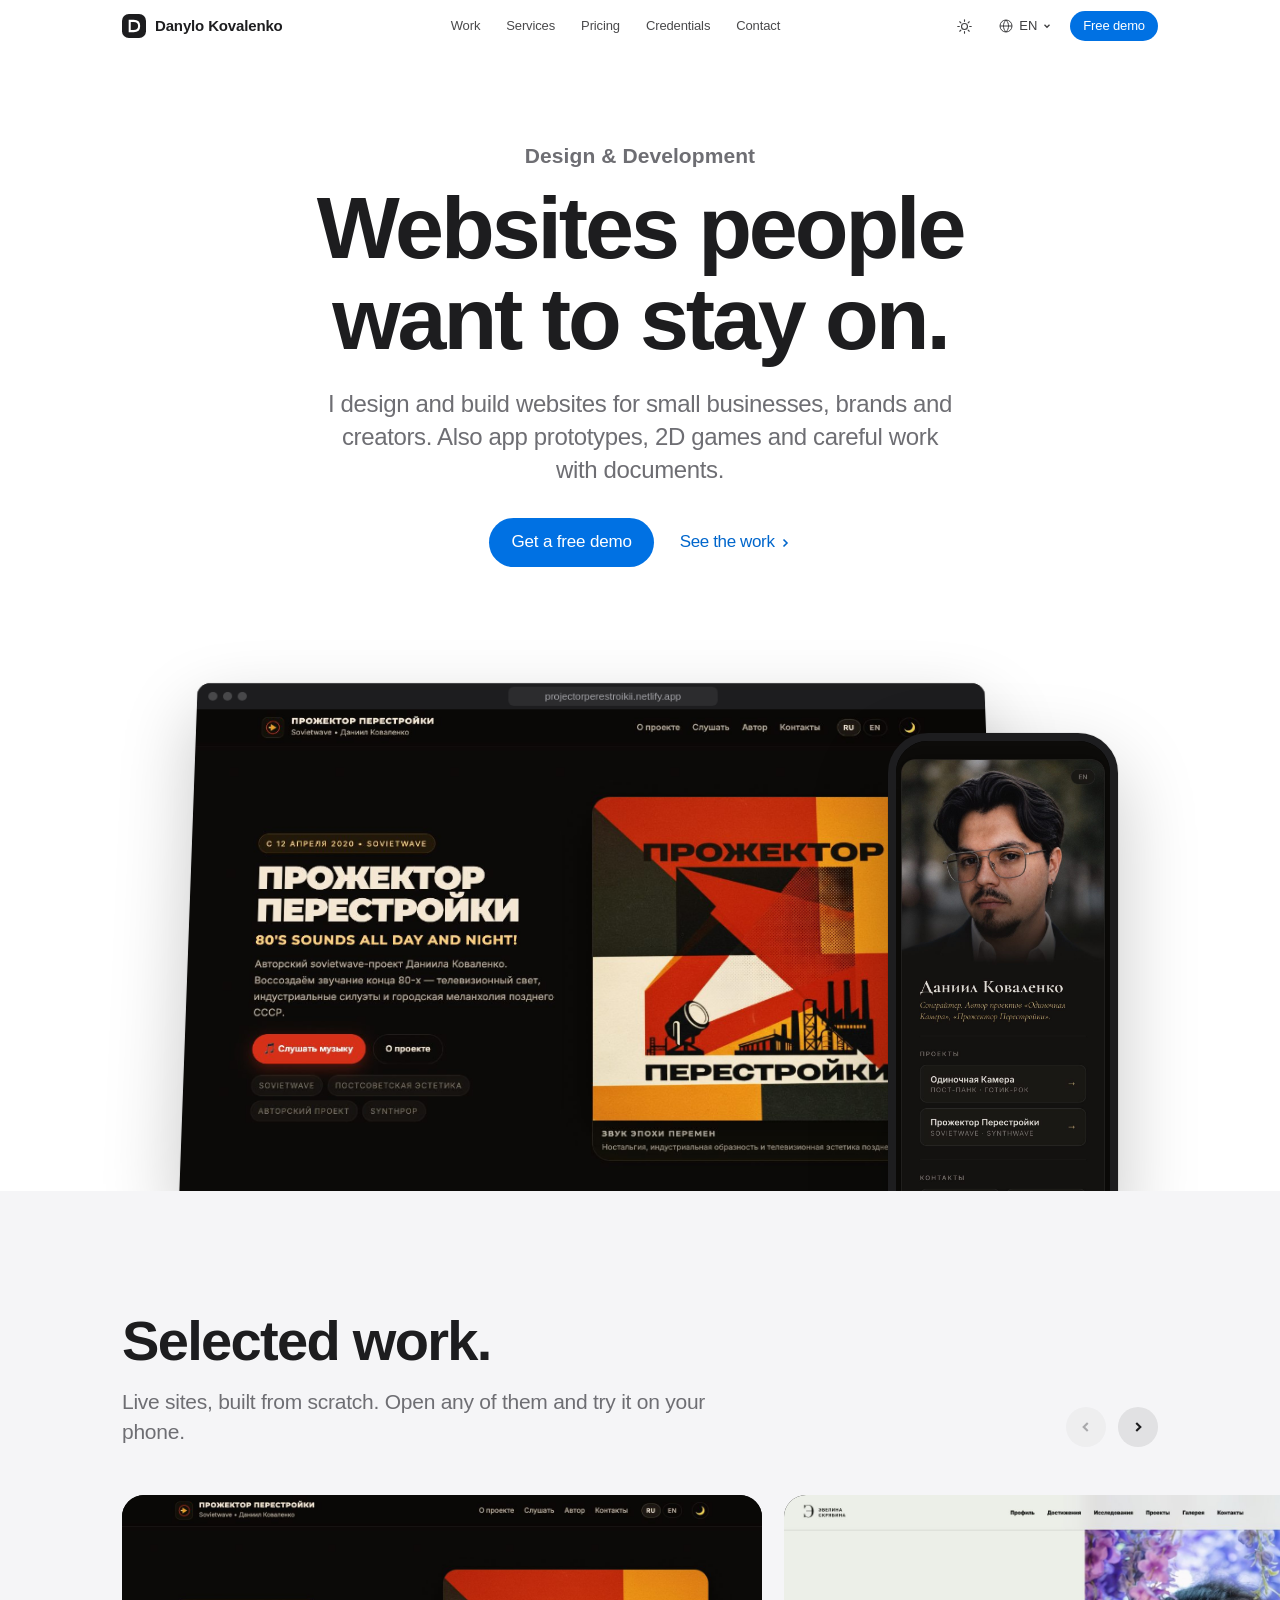
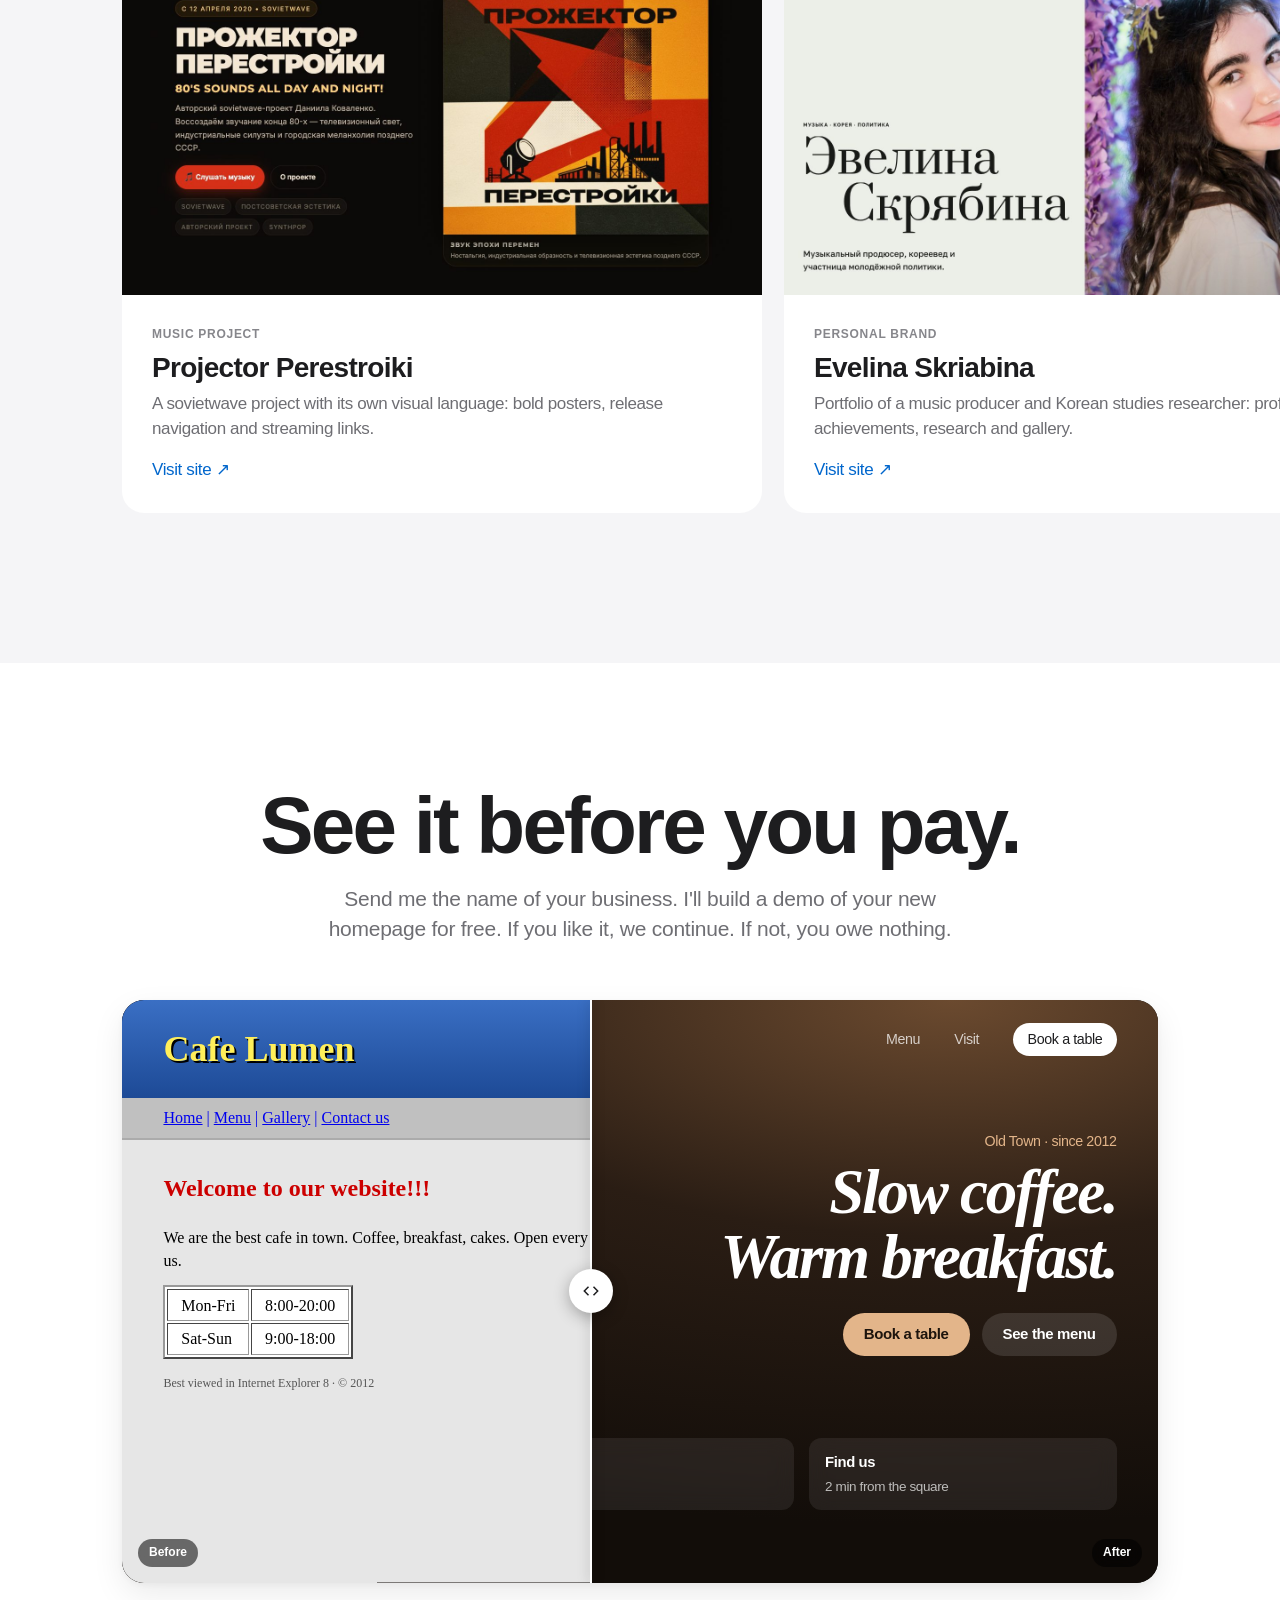
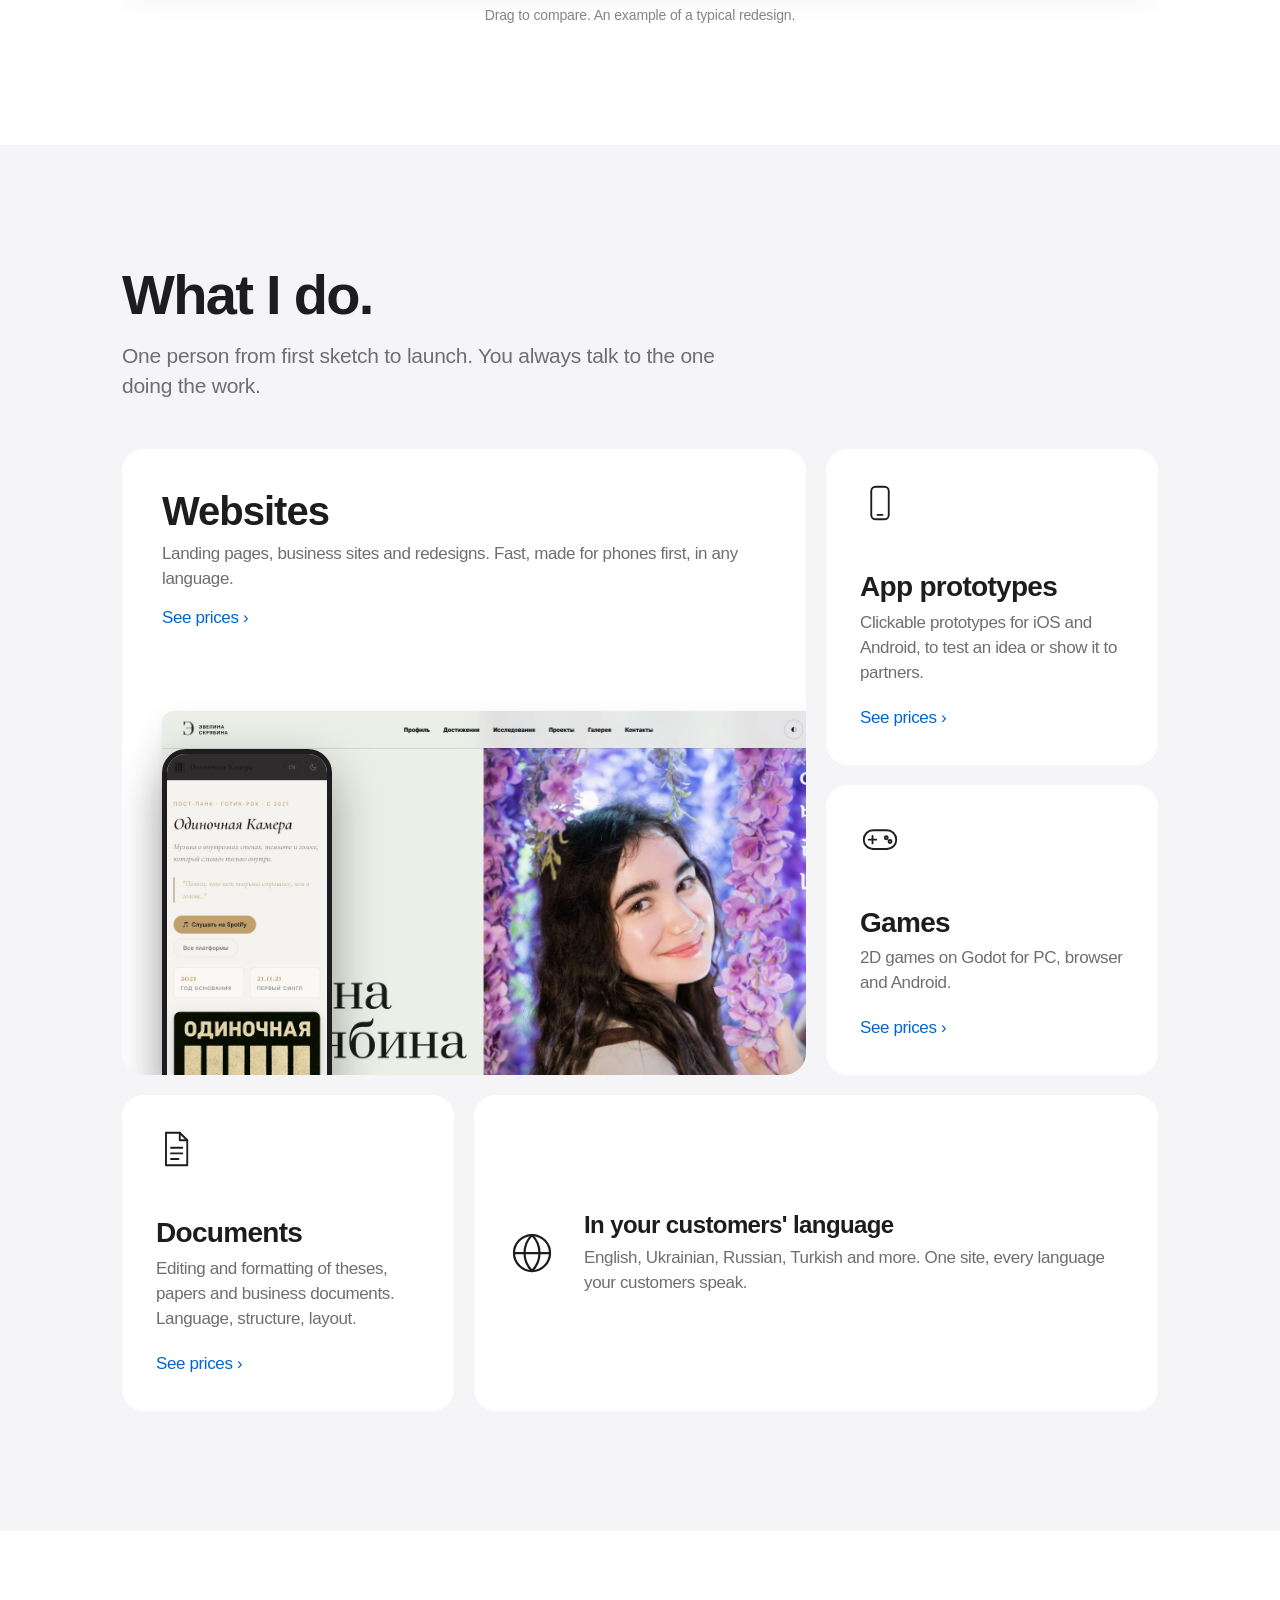
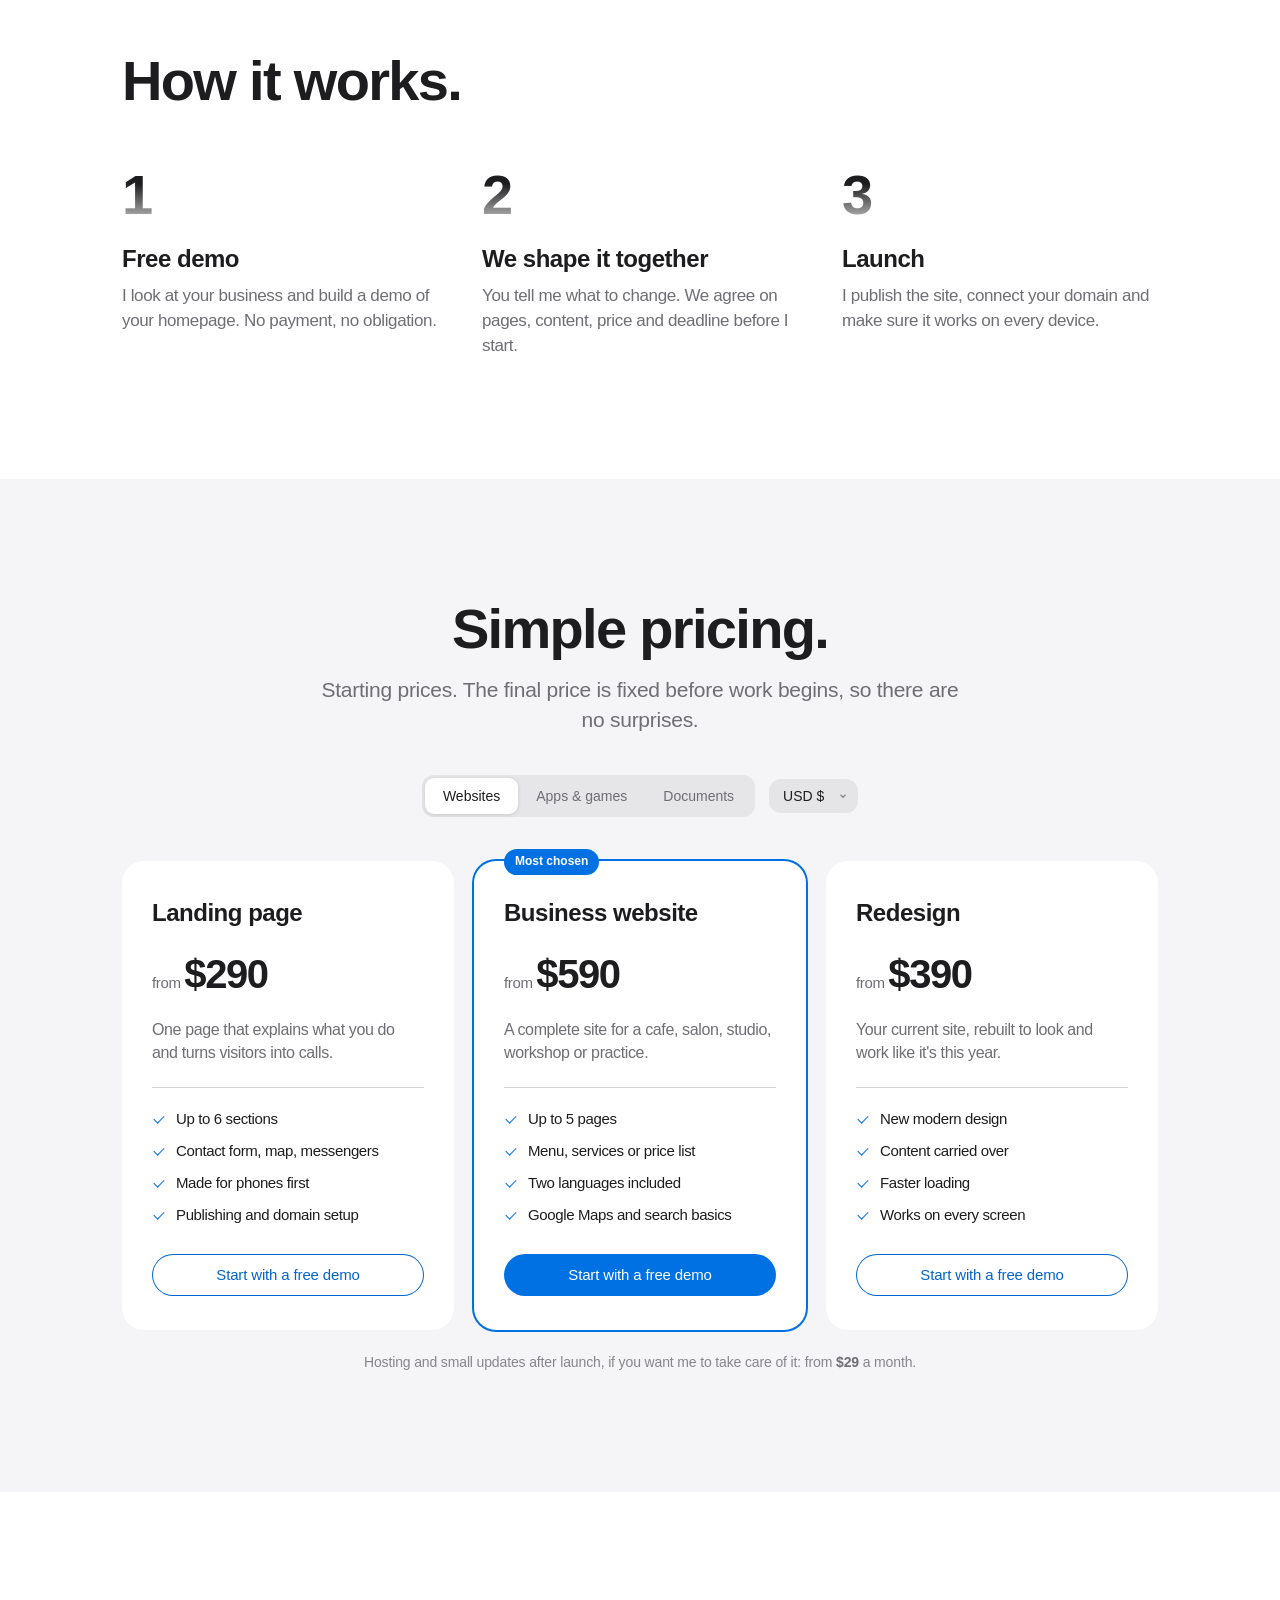
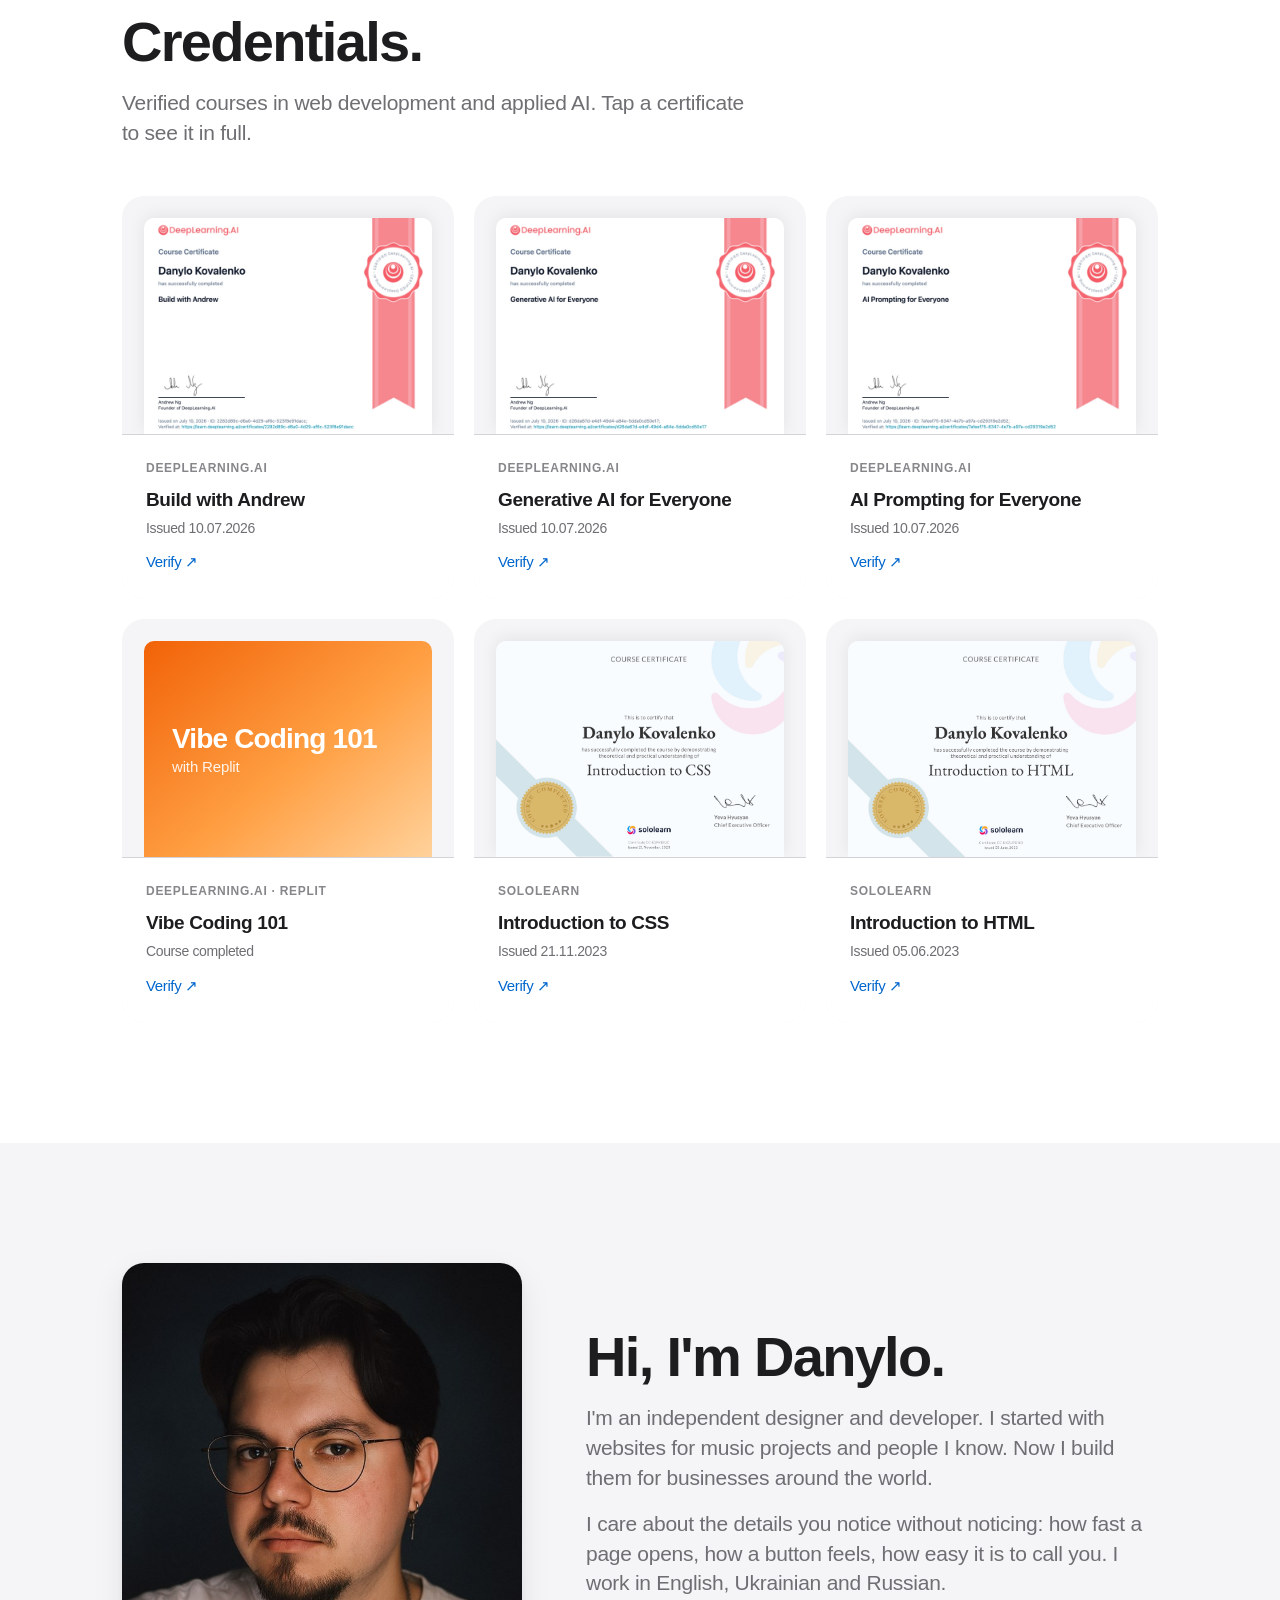
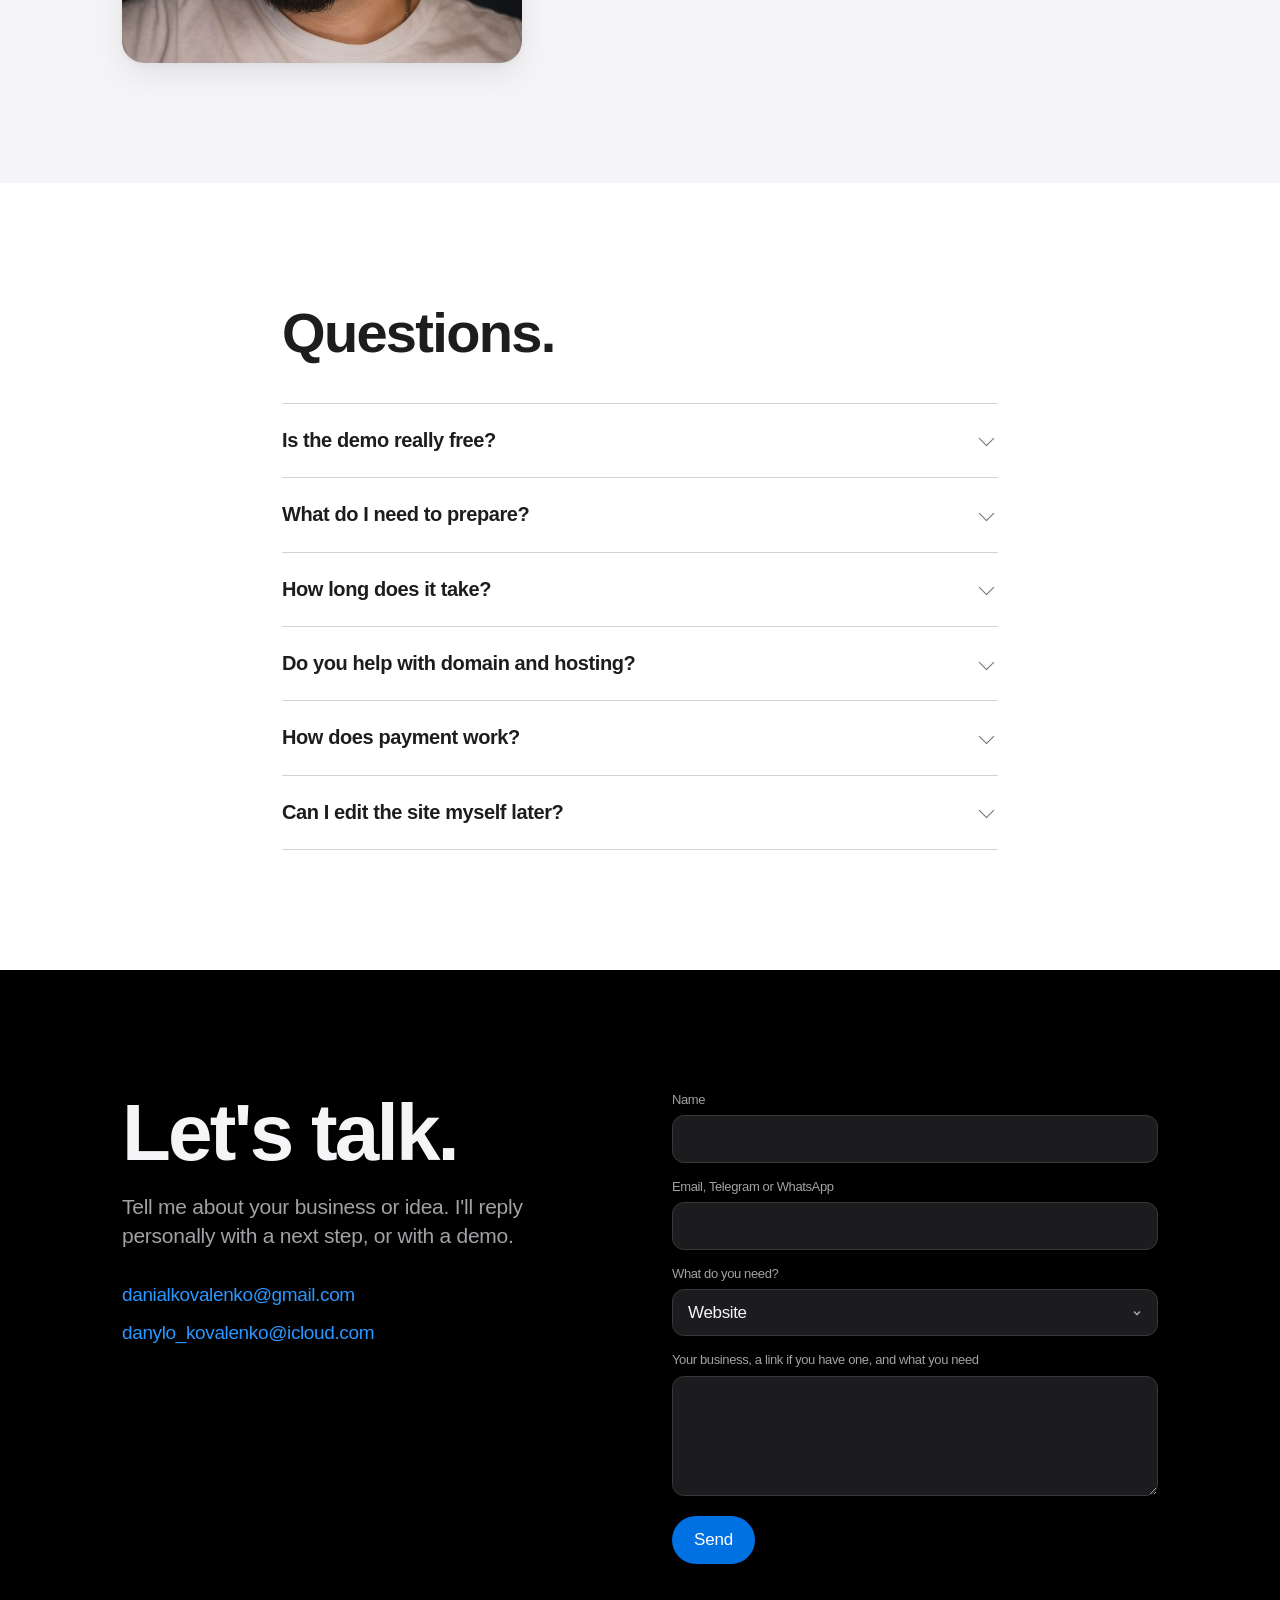
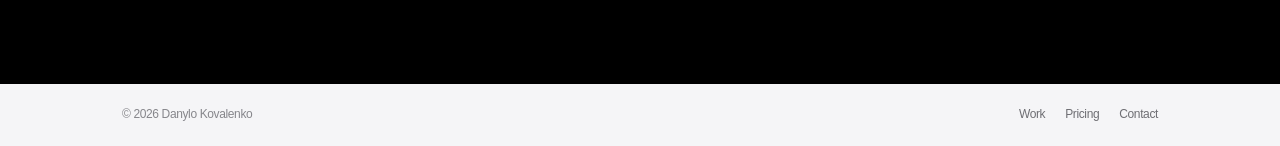
==== index.html @ f7b5c61d "Portfolio site: Apple-style redesign, 4 languages, Formspree contact form Co-Authored-By: Claude Opu" ====
<!doctype html>
<html lang="en">
<head>
<meta charset="utf-8">
<meta name="viewport" content="width=device-width,initial-scale=1,viewport-fit=cover">
<title>Danylo Kovalenko · Design & Development</title>
<meta name="description" content="Independent designer and developer. Websites for small businesses, app prototypes, 2D games, document editing. See a free demo of your new website before you pay.">
<meta name="theme-color" content="#ffffff" media="(prefers-color-scheme: light)">
<meta name="theme-color" content="#000000" media="(prefers-color-scheme: dark)">
<meta property="og:title" content="Danylo Kovalenko · Design & Development">
<meta property="og:description" content="Websites, apps, games and documents. See a free demo of your new website before you pay.">
<meta property="og:image" content="https://danylokovalenko-rgb.github.io/img/work/projector-desktop.jpg">
<meta property="og:type" content="website">
<link rel="icon" href="img/favicon.svg" type="image/svg+xml">
<link rel="canonical" href="https://danylokovalenko-rgb.github.io/">
<link rel="alternate" hreflang="en" href="https://danylokovalenko-rgb.github.io/?lang=en">
<link rel="alternate" hreflang="uk" href="https://danylokovalenko-rgb.github.io/?lang=uk">
<link rel="alternate" hreflang="ru" href="https://danylokovalenko-rgb.github.io/?lang=ru">
<link rel="alternate" hreflang="tr" href="https://danylokovalenko-rgb.github.io/?lang=tr">
<link rel="alternate" hreflang="x-default" href="https://danylokovalenko-rgb.github.io/">
<meta property="og:url" content="https://danylokovalenko-rgb.github.io/">
<script type="application/ld+json">{"@context": "https://schema.org", "@type": "ProfessionalService", "name": "Danylo Kovalenko · Design & Development", "url": "https://danylokovalenko-rgb.github.io/", "image": "https://danylokovalenko-rgb.github.io/img/danylo-kovalenko.jpg", "email": "danialkovalenko@gmail.com", "founder": {"@type": "Person", "name": "Danylo Kovalenko"}, "description": "Websites and landing pages for small businesses, app prototypes, 2D games and document editing. Free homepage demo before you pay.", "areaServed": "Worldwide", "availableLanguage": ["English", "Ukrainian", "Russian", "Turkish"], "makesOffer": [{"@type": "Offer", "name": "Landing page", "price": "290", "priceCurrency": "USD"}, {"@type": "Offer", "name": "Business website", "price": "590", "priceCurrency": "USD"}, {"@type": "Offer", "name": "Website redesign", "price": "390", "priceCurrency": "USD"}]}</script>
<link rel="stylesheet" href="styles.css">
<script>document.documentElement.classList.add('js');try{var th=localStorage.getItem('theme');if(th==='light'||th==='dark')document.documentElement.dataset.theme=th}catch(e){}</script>
</head>
<body>

<header class="nav" id="nav">
  <div class="nav-inner">
    <a class="logo" href="#top" aria-label="Danylo Kovalenko">
      <svg viewBox="0 0 28 28" aria-hidden="true"><rect width="28" height="28" rx="8"/><path d="M9 8h4.6c3.9 0 6.4 2.4 6.4 6s-2.5 6-6.4 6H9z"/></svg>
      <span>Danylo Kovalenko</span>
    </a>
    <nav class="links" id="links" aria-label="Main">
      <a href="#work" data-i18n="nav.work">Work</a>
      <a href="#services" data-i18n="nav.services">Services</a>
      <a href="#pricing" data-i18n="nav.pricing">Pricing</a>
      <a href="#credentials" data-i18n="nav.credentials">Credentials</a>
      <a href="#contact" data-i18n="nav.contact">Contact</a>
    </nav>
    <div class="nav-tools">
      <button class="icon-btn" id="themeBtn" aria-label="Switch theme" title="Light / Dark">
        <svg class="i-sun" viewBox="0 0 24 24" aria-hidden="true"><circle cx="12" cy="12" r="4.2"/><path d="M12 2.5v2.2M12 19.3v2.2M2.5 12h2.2M19.3 12h2.2M5.3 5.3l1.6 1.6M17.1 17.1l1.6 1.6M5.3 18.7l1.6-1.6M17.1 6.9l1.6-1.6"/></svg>
        <svg class="i-moon" viewBox="0 0 24 24" aria-hidden="true"><path d="M20 14.5A8 8 0 0 1 9.5 4a8 8 0 1 0 10.5 10.5z"/></svg>
      </button>
      <div class="lang" id="lang">
        <button class="lang-btn" id="langBtn" aria-haspopup="listbox" aria-expanded="false" aria-label="Language">
          <svg viewBox="0 0 24 24" aria-hidden="true"><circle cx="12" cy="12" r="9"/><path d="M3 12h18M12 3c2.5 2.6 3.8 5.6 3.8 9s-1.3 6.4-3.8 9c-2.5-2.6-3.8-5.6-3.8-9S9.5 5.6 12 3z"/></svg>
          <span id="langCode">EN</span>
          <svg class="chev" viewBox="0 0 12 12" aria-hidden="true"><path d="M3 4.5l3 3 3-3"/></svg>
        </button>
        <ul class="lang-menu" id="langMenu" role="listbox" aria-label="Language">
          <li role="option" tabindex="0" data-lang="en">English</li>
          <li role="option" tabindex="0" data-lang="uk">Українська</li>
          <li role="option" tabindex="0" data-lang="ru">Русский</li>
          <li role="option" tabindex="0" data-lang="tr">Türkçe</li>
        </ul>
      </div>
      <a class="pill pill-sm nav-cta" href="#contact" data-i18n="nav.cta">Free demo</a>
      <button class="burger" id="burger" aria-label="Menu" aria-expanded="false"><span></span><span></span></button>
    </div>
  </div>
</header>

<main id="top">

<section class="hero">
  <div class="container hero-copy">
    <p class="hero-name" data-i18n="hero.name">Design & Development</p>
    <h1 data-i18n="hero.title">Websites people<br>want to stay on.</h1>
    <p class="hero-sub" data-i18n="hero.sub">I design and build websites for small businesses, brands and creators. Also app prototypes, 2D games and careful work with documents.</p>
    <div class="hero-actions">
      <a class="pill" href="#contact" data-i18n="hero.cta">Get a free demo</a>
      <a class="more" href="#work"><span data-i18n="hero.more">See the work</span><svg viewBox="0 0 12 12" aria-hidden="true"><path d="M4.5 2.5L8 6l-3.5 3.5"/></svg></a>
    </div>
  </div>
  <div class="hero-stage" id="heroStage">
    <figure class="device laptop">
      <div class="laptop-bar"><i></i><i></i><i></i><span>projectorperestroikii.netlify.app</span></div>
      <img src="img/work/projector-desktop.jpg" alt="Projector Perestroiki website" width="1440" height="900" fetchpriority="high">
    </figure>
    <figure class="device phone">
      <img src="img/work/danylokovalenko-mobile.jpg" alt="Danylo Kovalenko personal website on a phone" width="780" height="1688">
    </figure>
  </div>
</section>

<section class="section alt" id="work">
  <div class="container head-row">
    <div>
      <h2 class="title" data-i18n="work.title">Selected work.</h2>
      <p class="lede" data-i18n="work.lede">Live sites, built from scratch. Open any of them and try it on your phone.</p>
    </div>
    <div class="gallery-nav">
      <button class="round" data-dir="-1" aria-label="Previous"><svg viewBox="0 0 12 12"><path d="M7.5 2.5L4 6l3.5 3.5"/></svg></button>
      <button class="round" data-dir="1" aria-label="Next"><svg viewBox="0 0 12 12"><path d="M4.5 2.5L8 6l-3.5 3.5"/></svg></button>
    </div>
  </div>
  <div class="gallery" id="gallery">
    <a class="card-work" href="https://projectorperestroikii.netlify.app/" target="_blank" rel="noopener">
      <div class="shot"><img src="img/work/projector-desktop.jpg" alt="" loading="lazy" width="1440" height="900"></div>
      <div class="cw-body"><span class="cw-type" data-i18n="w.music">Music project</span><h3 data-i18n="w2.name">Projector Perestroiki</h3><p data-i18n="w2.text">A sovietwave project with its own visual language: bold posters, release navigation and streaming links.</p><span class="cw-link"><span data-i18n="visit">Visit site</span> ↗</span></div>
    </a>
    <a class="card-work" href="https://evelinaskriabina.netlify.app/" target="_blank" rel="noopener">
      <div class="shot"><img src="img/work/evelina-desktop.jpg" data-dark="img/work/evelina-desktop.jpg" data-light="img/work/evelina-desktop-light.jpg" alt="" loading="lazy" width="1440" height="900"></div>
      <div class="cw-body"><span class="cw-type" data-i18n="w.personal">Personal brand</span><h3 data-i18n="w4.name">Evelina Skriabina</h3><p data-i18n="w4.text">Portfolio of a music producer and Korean studies researcher: profile, achievements, research and gallery.</p><span class="cw-link"><span data-i18n="visit">Visit site</span> ↗</span></div>
    </a>
    <a class="card-work" href="https://odinochnayakamera.netlify.app/" target="_blank" rel="noopener">
      <div class="shot"><img src="img/work/odinochnaya-desktop.jpg" data-dark="img/work/odinochnaya-desktop.jpg" data-light="img/work/odinochnaya-desktop-light.jpg" alt="" loading="lazy" width="1440" height="900"></div>
      <div class="cw-body"><span class="cw-type" data-i18n="w.music">Music project</span><h3 data-i18n="w3.name">Odinochnaya Kamera</h3><p data-i18n="w3.text">A post-punk band site with a dark, quiet mood, an embedded player and every platform in one place.</p><span class="cw-link"><span data-i18n="visit">Visit site</span> ↗</span></div>
    </a>
    <a class="card-work" href="https://danylokovalenko.netlify.app/" target="_blank" rel="noopener">
      <div class="shot shot-phone"><img src="img/work/danylokovalenko-mobile.jpg" alt="" loading="lazy" width="780" height="1688"></div>
      <div class="cw-body"><span class="cw-type" data-i18n="w.personal">Personal brand</span><h3>Danylo Kovalenko</h3><p data-i18n="w1.text">A compact link-in-bio site for a songwriter. Designed for the phone first, with a language switch.</p><span class="cw-link"><span data-i18n="visit">Visit site</span> ↗</span></div>
    </a>
  </div>
</section>

<section class="section" id="demo">
  <div class="container center">
    <h2 class="title big reveal" data-i18n="demo.title">See it before you pay.</h2>
    <p class="lede reveal" data-i18n="demo.lede">Send me the name of your business. I'll build a demo of your new homepage for free. If you like it, we continue. If not, you owe nothing.</p>
  </div>
  <div class="container">
    <div class="compare reveal" id="compare" style="--pos:50%">
      <div class="cmp-new" aria-hidden="true">
        <div class="new-nav"><b>Cafe Lumen</b><span>Menu</span><span>Visit</span><span class="new-book">Book a table</span></div>
        <div class="new-hero">
          <p class="new-kick">Old Town · since 2012</p>
          <p class="new-title">Slow coffee.<br>Warm breakfast.</p>
          <div class="new-btns"><span>Book a table</span><span class="ghost">See the menu</span></div>
        </div>
        <div class="new-cards"><span><b>Open today</b>8:00 – 20:00</span><span><b>★ 4.8</b>312 reviews</span><span><b>Find us</b>2 min from the square</span></div>
      </div>
      <div class="cmp-old" aria-hidden="true">
        <div class="old-head">Cafe Lumen</div>
        <div class="old-nav"><u>Home</u> | <u>Menu</u> | <u>Gallery</u> | <u>Contact us</u></div>
        <div class="old-body">
          <p class="old-welcome">Welcome to our website!!!</p>
          <p>We are the best cafe in town. Coffee, breakfast, cakes. Open every day. For reservations please call us.</p>
          <table><tr><td>Mon-Fri</td><td>8:00-20:00</td></tr><tr><td>Sat-Sun</td><td>9:00-18:00</td></tr></table>
          <p class="old-small">Best viewed in Internet Explorer 8 · © 2012</p>
        </div>
      </div>
      <span class="cmp-tag cmp-tag-l" data-i18n="demo.before">Before</span>
      <span class="cmp-tag cmp-tag-r" data-i18n="demo.after">After</span>
      <div class="cmp-handle" aria-hidden="true"><span><svg viewBox="0 0 24 24"><path d="M9 7l-5 5 5 5M15 7l5 5-5 5"/></svg></span></div>
      <input type="range" min="0" max="100" value="50" id="cmpRange" aria-label="Before / after">
    </div>
    <p class="caption" data-i18n="demo.caption">Drag to compare. An example of a typical redesign.</p>
  </div>
</section>

<section class="section alt" id="services">
  <div class="container">
    <h2 class="title reveal" data-i18n="svc.title">What I do.</h2>
    <p class="lede reveal" data-i18n="svc.lede">One person from first sketch to launch. You always talk to the one doing the work.</p>
    <div class="bento">
      <a class="tile tile-web reveal" href="#pricing" data-plan="web">
        <div class="tile-copy"><h3 data-i18n="svc.web.t">Websites</h3><p data-i18n="svc.web.d">Landing pages, business sites and redesigns. Fast, made for phones first, in any language.</p><span class="tile-link"><span data-i18n="svc.prices">See prices</span> ›</span></div>
        <div class="tile-art"><img class="ta-desk" src="img/work/evelina-desktop.jpg" data-dark="img/work/evelina-desktop.jpg" data-light="img/work/evelina-desktop-light.jpg" alt="" loading="lazy"><img class="ta-phone" src="img/work/odinochnaya-mobile.jpg" data-dark="img/work/odinochnaya-mobile.jpg" data-light="img/work/odinochnaya-mobile-light.jpg" alt="" loading="lazy"></div>
      </a>
      <a class="tile reveal" href="#pricing" data-plan="apps">
        <svg class="tile-ico" viewBox="0 0 32 32" aria-hidden="true"><rect x="9" y="3" width="14" height="26" rx="3.5"/><path d="M14 25.5h4"/></svg>
        <h3 data-i18n="svc.app.t">App prototypes</h3><p data-i18n="svc.app.d">Clickable prototypes for iOS and Android, to test an idea or show it to partners.</p><span class="tile-link"><span data-i18n="svc.prices">See prices</span> ›</span>
      </a>
      <a class="tile reveal" href="#pricing" data-plan="apps">
        <svg class="tile-ico" viewBox="0 0 32 32" aria-hidden="true"><rect x="3" y="9" width="26" height="15" rx="7.5"/><path d="M10 13.5v6M7 16.5h6"/><circle cx="21" cy="15" r="1.2"/><circle cx="24" cy="18" r="1.2"/></svg>
        <h3 data-i18n="svc.game.t">Games</h3><p data-i18n="svc.game.d">2D games on Godot for PC, browser and Android.</p><span class="tile-link"><span data-i18n="svc.prices">See prices</span> ›</span>
      </a>
      <a class="tile reveal" href="#pricing" data-plan="docs">
        <svg class="tile-ico" viewBox="0 0 32 32" aria-hidden="true"><path d="M8 3h11l6 6v20H8z"/><path d="M19 3v6h6M12 15h9M12 19.5h9M12 24h6"/></svg>
        <h3 data-i18n="svc.doc.t">Documents</h3><p data-i18n="svc.doc.d">Editing and formatting of theses, papers and business documents. Language, structure, layout.</p><span class="tile-link"><span data-i18n="svc.prices">See prices</span> ›</span>
      </a>
      <div class="tile tile-wide reveal">
        <svg class="tile-ico" viewBox="0 0 32 32" aria-hidden="true"><circle cx="16" cy="16" r="12"/><path d="M4 16h24M16 4c3.3 3.4 5 7.4 5 12s-1.7 8.6-5 12c-3.3-3.4-5-7.4-5-12s1.7-8.6 5-12z"/></svg>
        <div><h3 data-i18n="svc.lang.t">In your customers' language</h3><p data-i18n="svc.lang.d">English, Ukrainian, Russian, Turkish and more. One site, every language your customers speak.</p></div>
      </div>
    </div>
  </div>
</section>


<section class="section" id="process">
  <div class="container">
    <h2 class="title reveal" data-i18n="proc.title">How it works.</h2>
    <div class="steps">
      <div class="step reveal"><span class="step-n">1</span><h3 data-i18n="proc.1.t">Free demo</h3><p data-i18n="proc.1.d">I look at your business and build a demo of your homepage. No payment, no obligation.</p></div>
      <div class="step reveal"><span class="step-n">2</span><h3 data-i18n="proc.2.t">We shape it together</h3><p data-i18n="proc.2.d">You tell me what to change. We agree on pages, content, price and deadline before I start.</p></div>
      <div class="step reveal"><span class="step-n">3</span><h3 data-i18n="proc.3.t">Launch</h3><p data-i18n="proc.3.d">I publish the site, connect your domain and make sure it works on every device.</p></div>
    </div>
  </div>
</section>

<section class="section alt" id="pricing">
  <div class="container center">
    <h2 class="title reveal" data-i18n="price.title">Simple pricing.</h2>
    <p class="lede reveal" data-i18n="price.lede">Starting prices. The final price is fixed before work begins, so there are no surprises.</p>
    <div class="price-controls">
      <div class="segmented" role="tablist" id="planTabs">
        <button role="tab" aria-selected="true" data-plan="web" data-i18n="price.tab.web">Websites</button>
        <button role="tab" aria-selected="false" data-plan="apps" data-i18n="price.tab.apps">Apps & games</button>
        <button role="tab" aria-selected="false" data-plan="docs" data-i18n="price.tab.docs">Documents</button>
      </div>
      <select id="currency" class="currency" aria-label="Currency"><option value="USD">USD $</option><option value="EUR">EUR €</option><option value="GBP">GBP £</option><option value="UAH">UAH ₴</option><option value="RUB">RUB ₽</option><option value="TRY">TRY ₺</option></select>
    </div>
  </div>
  <div class="container">
    <div class="plans" data-plan="web">
      <div class="plan"><h3 data-i18n="p.land.t">Landing page</h3><p class="plan-price"><span data-i18n="from">from</span> <b data-usd="290">$290</b></p><p class="plan-d" data-i18n="p.land.d">One page that explains what you do and turns visitors into calls.</p><ul><li data-i18n="p.land.1">Up to 6 sections</li><li data-i18n="p.land.2">Contact form, map, messengers</li><li data-i18n="p.land.3">Made for phones first</li><li data-i18n="p.land.4">Publishing and domain setup</li></ul><a class="pill pill-line" href="#contact" data-i18n="p.cta">Start with a free demo</a></div>
      <div class="plan plan-main"><span class="plan-flag" data-i18n="p.popular">Most chosen</span><h3 data-i18n="p.biz.t">Business website</h3><p class="plan-price"><span data-i18n="from">from</span> <b data-usd="590">$590</b></p><p class="plan-d" data-i18n="p.biz.d">A complete site for a cafe, salon, studio, workshop or practice.</p><ul><li data-i18n="p.biz.1">Up to 5 pages</li><li data-i18n="p.biz.2">Menu, services or price list</li><li data-i18n="p.biz.3">Two languages included</li><li data-i18n="p.biz.4">Google Maps and search basics</li></ul><a class="pill" href="#contact" data-i18n="p.cta">Start with a free demo</a></div>
      <div class="plan"><h3 data-i18n="p.re.t">Redesign</h3><p class="plan-price"><span data-i18n="from">from</span> <b data-usd="390">$390</b></p><p class="plan-d" data-i18n="p.re.d">Your current site, rebuilt to look and work like it's this year.</p><ul><li data-i18n="p.re.1">New modern design</li><li data-i18n="p.re.2">Content carried over</li><li data-i18n="p.re.3">Faster loading</li><li data-i18n="p.re.4">Works on every screen</li></ul><a class="pill pill-line" href="#contact" data-i18n="p.cta">Start with a free demo</a></div>
    </div>
    <div class="plans plans-2" data-plan="apps" hidden>
      <div class="plan"><h3 data-i18n="p.proto.t">App prototype</h3><p class="plan-price"><span data-i18n="from">from</span> <b data-usd="490">$490</b></p><p class="plan-d" data-i18n="p.proto.d">A clickable version of your idea to test with users or show to partners.</p><ul><li data-i18n="p.proto.1">Key screens designed</li><li data-i18n="p.proto.2">Works on a real phone</li><li data-i18n="p.proto.3">iOS or Android</li></ul><a class="pill pill-line" href="#contact" data-i18n="p.talk">Discuss your idea</a></div>
      <div class="plan"><h3 data-i18n="p.game.t">2D game</h3><p class="plan-price"><span data-i18n="from">from</span> <b data-usd="890">$890</b></p><p class="plan-d" data-i18n="p.game.d">A finished game with menu, levels, sound and settings.</p><ul><li data-i18n="p.game.1">Built in Godot</li><li data-i18n="p.game.2">PC, browser or Android</li><li data-i18n="p.game.3">Help publishing on Steam or itch.io</li></ul><a class="pill pill-line" href="#contact" data-i18n="p.talk">Discuss your idea</a></div>
    </div>
    <div class="plans" data-plan="docs" hidden>
      <div class="plan"><h3 data-i18n="p.proof.t">Proofreading</h3><p class="plan-price"><span data-i18n="from">from</span> <b data-usd="8">$8</b></p><p class="plan-unit" data-i18n="p.per">per 1,000 words</p><p class="plan-d" data-i18n="p.proof.d">Spelling, grammar and punctuation. Your text stays yours.</p><ul><li data-i18n="p.proof.1">Ukrainian, Russian, English</li><li data-i18n="p.proof.2">Tracked changes in Word</li></ul><a class="pill pill-line" href="#contact" data-i18n="p.send">Send a document</a></div>
      <div class="plan plan-main"><h3 data-i18n="p.edit.t">Editing</h3><p class="plan-price"><span data-i18n="from">from</span> <b data-usd="14">$14</b></p><p class="plan-unit" data-i18n="p.per">per 1,000 words</p><p class="plan-d" data-i18n="p.edit.d">Language, logic and structure. For theses, papers and reports.</p><ul><li data-i18n="p.edit.1">Clearer, stronger sentences</li><li data-i18n="p.edit.2">Consistent terms and style</li><li data-i18n="p.edit.3">Comments on structure</li></ul><a class="pill" href="#contact" data-i18n="p.send">Send a document</a></div>
      <div class="plan"><h3 data-i18n="p.fmt.t">Thesis formatting</h3><p class="plan-price"><span data-i18n="from">from</span> <b data-usd="49">$49</b></p><p class="plan-d" data-i18n="p.fmt.d">Layout to your university's requirements, in Word or PDF.</p><ul><li data-i18n="p.fmt.1">Table of contents and headings</li><li data-i18n="p.fmt.2">Citations and bibliography</li><li data-i18n="p.fmt.3">Tables, figures, numbering</li></ul><a class="pill pill-line" href="#contact" data-i18n="p.send">Send a document</a></div>
    </div>
    <p class="caption"><span data-i18n="price.foot">Hosting and small updates after launch, if you want me to take care of it:</span> <span data-i18n="from">from</span> <b data-usd="29">$29</b><span data-i18n="price.month"> a month</span>.</p>
  </div>
</section>

<section class="section" id="credentials">
  <div class="container">
    <h2 class="title reveal" data-i18n="cred.title">Credentials.</h2>
    <p class="lede reveal" data-i18n="cred.lede">Verified courses in web development and applied AI. Tap a certificate to see it in full.</p>
    <div class="creds">
      <article class="cred reveal">
        <button class="cred-img" data-full="img/build-with-andrew.jpg" aria-label="Open certificate"><img src="img/build-with-andrew.jpg" alt="Build with Andrew, DeepLearning.AI certificate" loading="lazy"></button>
        <div class="cred-body"><span class="issuer">DeepLearning.AI</span><h3>Build with Andrew</h3><p class="meta"><span data-i18n="cred.issued">Issued</span> 10.07.2026</p><a href="https://learn.deeplearning.ai/certificates/2282d89c-d6a0-4d29-af6c-523f8e91dacc" target="_blank" rel="noopener"><span data-i18n="cred.verify">Verify</span> ↗</a></div>
      </article>
      <article class="cred reveal">
        <button class="cred-img" data-full="img/generative-ai-for-everyone.jpg" aria-label="Open certificate"><img src="img/generative-ai-for-everyone.jpg" alt="Generative AI for Everyone, DeepLearning.AI certificate" loading="lazy"></button>
        <div class="cred-body"><span class="issuer">DeepLearning.AI</span><h3>Generative AI for Everyone</h3><p class="meta"><span data-i18n="cred.issued">Issued</span> 10.07.2026</p><a href="https://learn.deeplearning.ai/certificates/d26da67d-e4df-49d4-a84e-5dda0cd50e17" target="_blank" rel="noopener"><span data-i18n="cred.verify">Verify</span> ↗</a></div>
      </article>
      <article class="cred reveal">
        <button class="cred-img" data-full="img/ai-prompting-for-everyone.jpg" aria-label="Open certificate"><img src="img/ai-prompting-for-everyone.jpg" alt="AI Prompting for Everyone, DeepLearning.AI certificate" loading="lazy"></button>
        <div class="cred-body"><span class="issuer">DeepLearning.AI</span><h3>AI Prompting for Everyone</h3><p class="meta"><span data-i18n="cred.issued">Issued</span> 10.07.2026</p><a href="https://learn.deeplearning.ai/certificates/7afeef75-8347-4e7b-a97a-cd29319e2d52" target="_blank" rel="noopener"><span data-i18n="cred.verify">Verify</span> ↗</a></div>
      </article>
      <article class="cred reveal">
        <div class="cred-img cred-replit" aria-hidden="true"><span>Vibe Coding 101<small>with Replit</small></span></div>
        <div class="cred-body"><span class="issuer">DeepLearning.AI · Replit</span><h3>Vibe Coding 101</h3><p class="meta" data-i18n="cred.done">Course completed</p><a href="https://learn.deeplearning.ai/accomplishments/2b37adf0-4608-4cd6-bd72-86fff29f7ad6" target="_blank" rel="noopener"><span data-i18n="cred.verify">Verify</span> ↗</a></div>
      </article>
      <article class="cred reveal">
        <button class="cred-img" data-full="img/css-course-certificate.jpg" aria-label="Open certificate"><img src="img/css-course-certificate.jpg" alt="Introduction to CSS, Sololearn certificate" loading="lazy"></button>
        <div class="cred-body"><span class="issuer">Sololearn</span><h3>Introduction to CSS</h3><p class="meta"><span data-i18n="cred.issued">Issued</span> 21.11.2023</p><a href="https://www.sololearn.com/certificates/CC-E2PK8IUC" target="_blank" rel="noopener"><span data-i18n="cred.verify">Verify</span> ↗</a></div>
      </article>
      <article class="cred reveal">
        <button class="cred-img" data-full="img/html-course-certificate.jpg" aria-label="Open certificate"><img src="img/html-course-certificate.jpg" alt="Introduction to HTML, Sololearn certificate" loading="lazy"></button>
        <div class="cred-body"><span class="issuer">Sololearn</span><h3>Introduction to HTML</h3><p class="meta"><span data-i18n="cred.issued">Issued</span> 05.06.2023</p><a href="https://www.sololearn.com/certificates/CC-NXZUPDND" target="_blank" rel="noopener"><span data-i18n="cred.verify">Verify</span> ↗</a></div>
      </article>
    </div>
  </div>
</section>

<section class="section alt" id="about">
  <div class="container about">
    <img class="about-photo reveal" src="img/danylo-kovalenko.jpg" alt="Danylo Kovalenko" width="640" height="640" loading="lazy">
    <div class="reveal">
      <h2 class="title" data-i18n="about.title">Hi, I'm Danylo.</h2>
      <p class="lede" data-i18n="about.p1">I'm an independent designer and developer. I started with websites for music projects and people I know. Now I build them for businesses around the world.</p>
      <p class="lede" data-i18n="about.p2">I care about the details you notice without noticing: how fast a page opens, how a button feels, how easy it is to call you. I work in English, Ukrainian and Russian.</p>
    </div>
  </div>
</section>

<section class="section" id="faq">
  <div class="container narrow">
    <h2 class="title reveal" data-i18n="faq.title">Questions.</h2>
    <div class="faq">
      <details><summary data-i18n="faq.1.q">Is the demo really free?</summary><p data-i18n="faq.1.a">Yes. I build a demo of your homepage at my own risk. If you don't like it, you simply say no.</p></details>
      <details><summary data-i18n="faq.2.q">What do I need to prepare?</summary><p data-i18n="faq.2.a">Almost nothing. Your business name and a link to your Google Maps or Instagram page are enough to start. Photos and texts can come later.</p></details>
      <details><summary data-i18n="faq.3.q">How long does it take?</summary><p data-i18n="faq.3.a">A demo takes a few days. The full site depends on the number of pages. We agree on the deadline before work starts.</p></details>
      <details><summary data-i18n="faq.4.q">Do you help with domain and hosting?</summary><p data-i18n="faq.4.a">Yes. I can register a domain in your name, set up hosting and keep the site running after launch.</p></details>
      <details><summary data-i18n="faq.5.q">How does payment work?</summary><p data-i18n="faq.5.a">Half when we agree on the project, half at launch. Payment by card transfer.</p></details>
      <details><summary data-i18n="faq.6.q">Can I edit the site myself later?</summary><p data-i18n="faq.6.a">Yes. I'll show you how to change texts and photos, or I can do it for you.</p></details>
    </div>
  </div>
</section>

<section class="section dark" id="contact">
  <div class="container contact">
    <div class="reveal">
      <h2 class="title big" data-i18n="contact.title">Let's talk.</h2>
      <p class="lede" data-i18n="contact.lede">Tell me about your business or idea. I'll reply personally with a next step, or with a demo.</p>
      <div class="contact-links">
        <a href="mailto:danialkovalenko@gmail.com">danialkovalenko@gmail.com</a>
        <a href="mailto:danylo_kovalenko@icloud.com">danylo_kovalenko@icloud.com</a>
      </div>
    </div>
    <form class="form reveal" id="contactForm" method="POST" action="https://formspree.io/f/xzedleyn">
      <input type="hidden" name="_subject" value="New request from danylokovalenko site">
      <p hidden><label>Leave empty <input name="_gotcha" tabindex="-1" autocomplete="off"></label></p>
      <label class="field"><span data-i18n="f.name">Name</span><input name="name" required autocomplete="name"></label>
      <label class="field"><span data-i18n="f.contact">Email, Telegram or WhatsApp</span><input name="email_or_contact" required></label>
      <label class="field"><span data-i18n="f.need">What do you need?</span>
        <select name="service"><option value="website" data-i18n="f.o.web">Website</option><option value="redesign" data-i18n="f.o.re">Redesign</option><option value="app" data-i18n="f.o.app">App prototype</option><option value="game" data-i18n="f.o.game">Game</option><option value="documents" data-i18n="f.o.doc">Documents</option><option value="other" data-i18n="f.o.other">Something else</option></select>
      </label>
      <label class="field"><span data-i18n="f.msg">Your business, a link if you have one, and what you need</span><textarea name="message" rows="4" required></textarea></label>
      <input type="hidden" name="language" id="formLang" value="en">
      <button class="pill" type="submit" data-i18n="f.send">Send</button>
      <p class="form-status" id="formStatus" role="status" aria-live="polite" hidden></p>
      <span hidden data-i18n="f.sending">Sending…</span><span hidden data-i18n="f.ok">Thank you! Your message is on its way. I'll get back to you personally.</span><span hidden data-i18n="f.err">Something went wrong. Please write to me directly at danialkovalenko@gmail.com.</span>
    </form>
  </div>
</section>

</main>

<footer class="footer">
  <div class="container foot">
    <span>© 2026 Danylo Kovalenko</span>
    <span class="foot-links"><a href="#work" data-i18n="nav.work">Work</a><a href="#pricing" data-i18n="nav.pricing">Pricing</a><a href="#contact" data-i18n="nav.contact">Contact</a></span>
  </div>
</footer>

<div class="lightbox" id="lightbox" hidden><button aria-label="Close">×</button><img alt=""></div>

<script src="i18n.js"></script>
<script src="app.js"></script>
</body>
</html>
---- styles.css ----
:root{
  --bg:#fff;--bg-alt:#f5f5f7;--card:#fff;--ink:#1d1d1f;--ink-2:#6e6e73;--ink-3:#86868b;--line:#d2d2d7;
  --accent:#0071e3;--accent-h:#0077ed;--link:#0066cc;
  --nav:rgba(255,255,255,.72);--shadow:0 2px 6px rgba(0,0,0,.04),0 12px 32px rgba(0,0,0,.08);
  --r:22px;--font:-apple-system,BlinkMacSystemFont,"SF Pro Display","SF Pro Text","Helvetica Neue","Segoe UI",Roboto,Arial,sans-serif;
}
@media (prefers-color-scheme:dark){:root:not([data-theme="light"]){
  --bg:#000;--bg-alt:#101011;--card:#1c1c1e;--ink:#f5f5f7;--ink-2:#a1a1a6;--ink-3:#86868b;--line:#38383b;
  --accent:#0071e3;--accent-h:#0077ed;--link:#2997ff;--nav:rgba(22,22,23,.72);--shadow:0 12px 32px rgba(0,0,0,.5)}}
:root[data-theme="dark"]{
  --bg:#000;--bg-alt:#101011;--card:#1c1c1e;--ink:#f5f5f7;--ink-2:#a1a1a6;--ink-3:#86868b;--line:#38383b;
  --accent:#0071e3;--accent-h:#0077ed;--link:#2997ff;--nav:rgba(22,22,23,.72);--shadow:0 12px 32px rgba(0,0,0,.5)}
*{box-sizing:border-box}
html{scroll-behavior:smooth;scroll-padding-top:56px;-webkit-text-size-adjust:100%}
body{margin:0;background:var(--bg);color:var(--ink);font:17px/1.47 var(--font);letter-spacing:-.022em;-webkit-font-smoothing:antialiased;overflow-x:hidden}
img{display:block;max-width:100%}
a{color:var(--link);text-decoration:none}
button{font:inherit;color:inherit}
.container{max-width:1080px;margin:0 auto;padding:0 22px}
.narrow{max-width:760px}
.center{text-align:center}
.center .lede{margin-left:auto;margin-right:auto}
.sr{position:absolute;width:1px;height:1px;overflow:hidden;clip:rect(0 0 0 0)}

/* nav */
.nav{position:sticky;top:0;z-index:50;background:var(--nav);backdrop-filter:saturate(180%) blur(20px);-webkit-backdrop-filter:saturate(180%) blur(20px);border-bottom:1px solid transparent;transition:border-color .3s}
.nav.scrolled{border-bottom-color:color-mix(in srgb,var(--line) 70%,transparent)}
.nav-inner{max-width:1080px;margin:0 auto;padding:0 22px;height:52px;display:flex;align-items:center;gap:20px}
.logo{display:flex;align-items:center;gap:9px;color:var(--ink);font-weight:600;font-size:15px;letter-spacing:-.01em;white-space:nowrap}
.logo svg{width:24px;height:24px}
.logo rect{fill:var(--ink)}.logo path{fill:none;stroke:var(--bg);stroke-width:2.4}
.links{display:flex;gap:26px;margin:0 auto}
.links a{color:var(--ink);opacity:.8;font-size:13px;letter-spacing:-.01em;transition:opacity .2s}
.links a:hover{opacity:1}
.nav-tools{display:flex;align-items:center;gap:10px}
.lang{position:relative}
.lang-btn{display:flex;align-items:center;gap:5px;background:none;border:0;padding:6px 8px;border-radius:8px;cursor:pointer;font-size:13px;color:var(--ink);opacity:.85}
.lang-btn:hover{opacity:1;background:color-mix(in srgb,var(--ink) 6%,transparent)}
.lang-btn svg{width:16px;height:16px;fill:none;stroke:currentColor;stroke-width:1.5}
.lang-btn .chev{width:10px;height:10px;stroke-width:1.6;transition:transform .2s}
.lang-btn[aria-expanded="true"] .chev{transform:rotate(180deg)}
.lang-menu{position:absolute;right:0;top:calc(100% + 8px);margin:0;padding:6px;list-style:none;min-width:170px;background:var(--card);border:1px solid var(--line);border-radius:14px;box-shadow:var(--shadow);opacity:0;transform:translateY(-6px) scale(.98);transform-origin:top right;pointer-events:none;transition:opacity .18s,transform .18s}
.lang.open .lang-menu{opacity:1;transform:none;pointer-events:auto}
.lang-menu li{padding:9px 12px;border-radius:9px;font-size:14px;cursor:pointer;display:flex;justify-content:space-between;align-items:center}
.lang-menu li:hover,.lang-menu li:focus{background:color-mix(in srgb,var(--ink) 6%,transparent);outline:none}
.lang-menu li[aria-selected="true"]::after{content:"";width:6px;height:6px;border-radius:50%;background:var(--accent)}
.burger{display:none;background:none;border:0;width:36px;height:36px;padding:0;cursor:pointer;position:relative}
.burger span{position:absolute;left:10px;right:10px;height:1.5px;background:var(--ink);transition:transform .3s,top .3s}
.burger span:first-child{top:14px}.burger span:last-child{top:21px}
.nav.menu-open .burger span:first-child{top:17.5px;transform:rotate(45deg)}
.nav.menu-open .burger span:last-child{top:17.5px;transform:rotate(-45deg)}

/* theme button */
.icon-btn{background:none;border:0;width:32px;height:32px;border-radius:8px;display:grid;place-items:center;cursor:pointer;color:var(--ink);opacity:.85}
.icon-btn:hover{opacity:1;background:color-mix(in srgb,var(--ink) 6%,transparent)}
.icon-btn svg{width:17px;height:17px;fill:none;stroke:currentColor;stroke-width:1.6;stroke-linecap:round}
.i-moon{display:none}
[data-eff="dark"] .i-sun{display:none}[data-eff="dark"] .i-moon{display:block}

/* buttons */
.pill{display:inline-flex;align-items:center;justify-content:center;background:var(--accent);color:#fff;border:0;border-radius:980px;padding:12px 22px;font-size:17px;font-weight:400;letter-spacing:-.01em;cursor:pointer;transition:background .2s,transform .2s}
.pill:hover{background:var(--accent-h)}
.pill:active{transform:scale(.97)}
.pill-sm{padding:5px 13px;font-size:13px}
.pill-line{background:transparent;color:var(--link);box-shadow:inset 0 0 0 1px var(--link)}
.pill-line:hover{background:var(--link);color:#fff}
.more{display:inline-flex;align-items:center;gap:4px;font-size:17px}
.more svg{width:12px;height:12px;fill:none;stroke:currentColor;stroke-width:1.6;transition:transform .2s}
.more:hover span{text-decoration:underline}
.more:hover svg{transform:translateX(2px)}

/* hero */
.hero{padding:88px 0 0;text-align:center;overflow:hidden}
.hero-name{margin:0 0 10px;font-size:21px;font-weight:600;color:var(--ink-2);letter-spacing:.004em}
.hero h1{margin:0 auto;font-size:clamp(44px,8vw,88px);line-height:1.04;font-weight:700;letter-spacing:-.035em;max-width:900px}
.hero-sub{margin:22px auto 0;max-width:640px;font-size:clamp(19px,2.2vw,24px);line-height:1.38;color:var(--ink-2);letter-spacing:-.015em}
.hero-actions{margin-top:32px;display:flex;justify-content:center;align-items:center;gap:26px;flex-wrap:wrap}
.hero-stage{position:relative;max-width:1000px;margin:64px auto 0;padding:0 22px;height:clamp(260px,52vw,560px)}
.device{margin:0;position:absolute;overflow:hidden;background:#000;box-shadow:0 30px 80px rgba(0,0,0,.22),0 0 0 1px rgba(0,0,0,.06)}
.laptop{left:22px;right:120px;top:0;border-radius:14px 14px 0 0;transform-origin:50% 100%}
.laptop-bar{height:30px;background:#1d1d1f;display:flex;align-items:center;gap:6px;padding:0 12px}
.laptop-bar i{width:10px;height:10px;border-radius:50%;background:#48484a}
.laptop-bar span{margin:0 auto;font-size:11px;color:#a1a1a6;background:#2c2c2e;padding:3px 40px;border-radius:6px;letter-spacing:0}
.laptop img{width:100%;height:auto}
.phone{right:22px;bottom:-40px;width:clamp(120px,22vw,230px);aspect-ratio:9/19.5;border-radius:clamp(22px,4vw,40px);border:clamp(4px,.8vw,8px) solid #1d1d1f}
.phone img{width:100%;height:100%;object-fit:cover;object-position:top}

/* sections */
.section{padding:120px 0}
.alt{background:var(--bg-alt)}
.dark{background:#000;color:#f5f5f7;--ink:#f5f5f7;--ink-2:#a1a1a6;--line:#38383b;--card:#1c1c1e;--link:#2997ff}
.title{margin:0;font-size:clamp(36px,5vw,56px);line-height:1.07;font-weight:700;letter-spacing:-.03em}
.title.big{font-size:clamp(44px,7vw,80px);letter-spacing:-.035em}
.lede{margin:16px 0 0;max-width:640px;font-size:clamp(19px,2vw,21px);line-height:1.42;color:var(--ink-2);letter-spacing:-.012em}
.caption{margin:22px 0 0;text-align:center;font-size:14px;color:var(--ink-3);letter-spacing:-.01em}
.caption b{font-weight:600;color:var(--ink-2)}

/* gallery */
.head-row{display:flex;justify-content:space-between;align-items:flex-end;gap:24px}
.gallery-nav{display:flex;gap:12px;flex-shrink:0}
.round{width:40px;height:40px;border-radius:50%;border:0;background:color-mix(in srgb,var(--ink) 9%,transparent);cursor:pointer;display:grid;place-items:center;transition:background .2s,opacity .2s}
.round:hover{background:color-mix(in srgb,var(--ink) 15%,transparent)}
.round:disabled{opacity:.35;cursor:default}
.round svg{width:14px;height:14px;fill:none;stroke:var(--ink);stroke-width:1.8}
.gallery{margin-top:44px;display:flex;gap:22px;overflow-x:auto;scroll-snap-type:x mandatory;scroll-behavior:smooth;padding:4px max(22px,calc((100vw - 1080px)/2 + 22px)) 30px;scrollbar-width:none;scroll-padding-left:max(22px,calc((100vw - 1080px)/2 + 22px))}
.gallery::-webkit-scrollbar{display:none}
.card-work{flex:0 0 min(640px,84vw);scroll-snap-align:start;background:var(--card);border-radius:var(--r);overflow:hidden;color:var(--ink);display:flex;flex-direction:column;transition:transform .35s cubic-bezier(.2,.8,.2,1),box-shadow .35s}
.card-work:hover{transform:scale(1.012);box-shadow:var(--shadow)}
.shot{aspect-ratio:16/10;overflow:hidden;background:#000}
.shot img{width:100%;height:100%;object-fit:cover;object-position:top;transition:transform .8s cubic-bezier(.2,.8,.2,1)}
.card-work:hover .shot img{transform:scale(1.03)}
.shot-phone{display:flex;justify-content:center;align-items:flex-start;padding-top:28px;background:linear-gradient(160deg,#2b2b2e,#0c0c0d)}
.shot-phone img{width:40%;height:auto;border-radius:22px;border:5px solid #000;box-shadow:0 20px 50px rgba(0,0,0,.5)}
.card-work:hover .shot-phone img{transform:translateY(-6px)}
.cw-body{padding:26px 30px 30px}
.cw-type{font-size:12px;font-weight:600;color:var(--ink-3);text-transform:uppercase;letter-spacing:.06em}
.cw-body h3{margin:6px 0 8px;font-size:28px;line-height:1.14;letter-spacing:-.025em}
.cw-body p{margin:0;color:var(--ink-2);font-size:17px}
.cw-link{display:inline-block;margin-top:16px;color:var(--link)}

/* compare */
.compare{position:relative;margin-top:56px;aspect-ratio:16/9;border-radius:var(--r);overflow:hidden;box-shadow:var(--shadow);user-select:none;-webkit-user-select:none;touch-action:pan-y;background:#000}
.cmp-old,.cmp-new{position:absolute;inset:0}
.cmp-old{clip-path:inset(0 calc(100% - var(--pos)) 0 0);background:#e6e6e6;font-family:"Times New Roman",Times,serif;color:#000;letter-spacing:0;font-size:clamp(9px,1.5vw,16px)}
.old-head{background:linear-gradient(#3a6fc4,#1d4a96);color:#ffef5a;font:bold clamp(16px,3.4vw,36px)/1 "Comic Sans MS","Times New Roman",serif;padding:3% 4%;text-shadow:2px 2px 0 #000}
.old-nav{background:#c0c0c0;padding:.8% 4%;border-bottom:2px outset #fff;color:#00e}
.old-body{padding:3% 4%;max-width:70%}
.old-welcome{color:#c00;font-size:1.5em;font-weight:bold;margin:0 0 .5em}
.old-body p{margin:0 0 .8em}
.old-body table{border:2px outset #999;border-collapse:separate;background:#fff;margin-bottom:1em}
.old-body td{border:1px inset #999;padding:.2em .8em}
.old-small{font-size:.75em;color:#555}
.cmp-new{background:radial-gradient(120% 90% at 80% 0%,#6b4a2f 0%,#2a1d14 45%,#120d09 100%);color:#fff;font-family:var(--font);display:flex;flex-direction:column;font-size:clamp(9px,1.4vw,15px)}
.new-nav{display:flex;align-items:center;gap:2.4em;padding:2.2% 4%;font-size:.95em;color:rgba(255,255,255,.75)}
.new-nav b{color:#fff;font-weight:600;margin-right:auto;font-size:1.1em;letter-spacing:-.01em}
.new-book{background:#fff;color:#1d1d1f;padding:.45em 1em;border-radius:99px}
.new-hero{padding:5% 4% 0;flex:1;text-align:right}
.new-kick{margin:0 0 .6em;color:#e3b58a;font-size:.95em}
.new-title{margin:0;font-size:4.2em;line-height:1.02;font-weight:700;letter-spacing:-.035em;font-family:Georgia,"Times New Roman",serif;font-style:italic}
.new-btns{display:flex;gap:.8em;margin-top:1.6em;justify-content:flex-end}
.new-btns span{background:#e3b58a;color:#1d140d;padding:.7em 1.4em;border-radius:99px;font-weight:600}
.new-btns .ghost{background:rgba(255,255,255,.12);color:#fff}
.new-cards{display:grid;grid-template-columns:repeat(3,1fr);gap:1em;padding:0 4% 7%}
.new-cards span{background:rgba(255,255,255,.08);backdrop-filter:blur(10px);border-radius:.9em;padding:1em 1.2em;color:rgba(255,255,255,.7);font-size:.9em}
.new-cards b{display:block;color:#fff;font-size:1.1em;margin-bottom:.2em}
.cmp-tag{position:absolute;bottom:16px;padding:5px 11px;border-radius:99px;font-size:12px;font-weight:600;background:rgba(0,0,0,.55);color:#fff;backdrop-filter:blur(8px);pointer-events:none;letter-spacing:0}
.cmp-tag-l{left:16px}.cmp-tag-r{right:16px}
.cmp-handle{position:absolute;top:0;bottom:0;left:var(--pos);width:2px;margin-left:-1px;background:#fff;box-shadow:0 0 12px rgba(0,0,0,.4);pointer-events:none}
.cmp-handle span{position:absolute;top:50%;left:50%;width:44px;height:44px;margin:-22px 0 0 -22px;border-radius:50%;background:#fff;display:grid;place-items:center;box-shadow:0 4px 16px rgba(0,0,0,.3)}
.cmp-handle svg{width:20px;height:20px;fill:none;stroke:#1d1d1f;stroke-width:1.8}
.compare input{position:absolute;inset:0;width:100%;height:100%;opacity:0;cursor:ew-resize;margin:0}

/* bento */
.bento{margin-top:48px;display:grid;grid-template-columns:repeat(3,1fr);gap:20px}
.tile{background:var(--card);border-radius:var(--r);padding:34px;color:var(--ink);display:flex;flex-direction:column;transition:transform .35s cubic-bezier(.2,.8,.2,1),box-shadow .35s;position:relative;overflow:hidden;min-height:280px}
a.tile:hover{transform:scale(1.015);box-shadow:var(--shadow)}
.tile h3{margin:0 0 8px;font-size:28px;letter-spacing:-.025em;line-height:1.14}
.tile p{margin:0;color:var(--ink-2)}
.tile-link{margin-top:auto;padding-top:20px;color:var(--link)}
.tile-ico{width:40px;height:40px;fill:none;stroke:var(--ink);stroke-width:1.5;stroke-linecap:round;stroke-linejoin:round;margin-bottom:auto;padding-bottom:0}
.tile .tile-ico+h3{margin-top:48px}
.tile-web{grid-column:span 2;grid-row:span 2;padding:0}
.tile-web .tile-copy{padding:40px 40px 0;display:flex;flex-direction:column}
.tile-web h3{font-size:40px}
.tile-web .tile-link{padding-top:14px}
.tile-art{position:relative;flex:1;min-height:300px;margin-top:30px}
.ta-desk{position:absolute;left:40px;right:-40px;bottom:0;width:calc(100% - 40px + 40px);height:88%;object-fit:cover;object-position:top left;border-radius:12px 0 0 0;box-shadow:var(--shadow)}
.ta-phone{position:absolute;left:40px;bottom:-30px;width:26%;max-width:170px;border-radius:24px;border:5px solid #1d1d1f;box-shadow:0 20px 50px rgba(0,0,0,.35);transition:transform .5s cubic-bezier(.2,.8,.2,1)}
.tile-web:hover .ta-phone{transform:translateY(-10px)}
.tile-wide{grid-column:span 2;flex-direction:row;align-items:center;gap:28px;min-height:0}
.tile-wide .tile-ico{margin:0;flex-shrink:0;width:48px;height:48px}
.tile-wide h3{font-size:24px}

/* steps */
.steps{margin-top:56px;display:grid;grid-template-columns:repeat(3,1fr);gap:44px}
.step-n{display:block;font-size:56px;font-weight:700;line-height:1;letter-spacing:-.04em;background:linear-gradient(180deg,var(--ink) 30%,color-mix(in srgb,var(--ink) 25%,transparent));-webkit-background-clip:text;background-clip:text;color:transparent}
.step h3{margin:18px 0 8px;font-size:24px;letter-spacing:-.02em}
.step p{margin:0;color:var(--ink-2)}

/* pricing */
.price-controls{margin-top:40px;display:flex;justify-content:center;align-items:center;gap:14px;flex-wrap:wrap}
.segmented{display:inline-flex;padding:3px;background:color-mix(in srgb,var(--ink) 7%,transparent);border-radius:12px;position:relative}
.segmented button{border:0;background:none;padding:8px 18px;border-radius:9px;font-size:14px;cursor:pointer;color:var(--ink-2);transition:color .2s,background .2s,box-shadow .2s;white-space:nowrap}
.segmented button[aria-selected="true"]{background:var(--card);color:var(--ink);box-shadow:0 1px 4px rgba(0,0,0,.12)}
.currency{appearance:none;-webkit-appearance:none;border:0;background:color-mix(in srgb,var(--ink) 7%,transparent) url("data:image/svg+xml,%3Csvg xmlns='http://www.w3.org/2000/svg' viewBox='0 0 12 12'%3E%3Cpath d='M3 4.5l3 3 3-3' fill='none' stroke='%2386868b' stroke-width='1.6'/%3E%3C/svg%3E") no-repeat right 10px center/10px;padding:9px 30px 9px 14px;border-radius:12px;font:14px var(--font);color:var(--ink);cursor:pointer}
.plans{margin-top:44px;display:grid;grid-template-columns:repeat(3,1fr);gap:20px;align-items:stretch}
.plans[hidden]{display:none}
.plans-2{grid-template-columns:repeat(2,1fr);max-width:720px;margin-left:auto;margin-right:auto}
.plans.swap .plan{animation:planIn .45s cubic-bezier(.2,.8,.2,1) both}
.plans.swap .plan:nth-child(2){animation-delay:.05s}.plans.swap .plan:nth-child(3){animation-delay:.1s}
@keyframes planIn{from{opacity:0;transform:translateY(14px)}}
.plan{background:var(--card);border-radius:var(--r);padding:34px 30px;display:flex;flex-direction:column;position:relative}
.plan-main{box-shadow:0 0 0 2px var(--accent)}
.plan-flag{position:absolute;top:-12px;left:30px;background:var(--accent);color:#fff;font-size:12px;font-weight:600;padding:4px 11px;border-radius:99px;letter-spacing:0}
.plan h3{margin:0;font-size:24px;letter-spacing:-.02em}
.plan-price{margin:14px 0 0;font-size:15px;color:var(--ink-2)}
.plan-price b{font-size:40px;font-weight:700;color:var(--ink);letter-spacing:-.035em;font-variant-numeric:tabular-nums}
.plan-unit{margin:2px 0 0;font-size:14px;color:var(--ink-3)}
.plan-d{margin:14px 0 0;color:var(--ink-2);font-size:16px}
.plan ul{list-style:none;margin:22px 0 28px;padding:20px 0 0;border-top:1px solid var(--line);display:grid;gap:10px;font-size:15px}
.plan li{padding-left:24px;position:relative}
.plan li::before{content:"";position:absolute;left:2px;top:7px;width:9px;height:5px;border-left:1.6px solid var(--accent);border-bottom:1.6px solid var(--accent);transform:rotate(-45deg)}
.plan .pill{margin-top:auto;font-size:15px;padding:10px 18px}

/* credentials */
.creds{margin-top:48px;display:grid;grid-template-columns:repeat(3,1fr);gap:20px}
.cred{background:var(--bg-alt);border-radius:var(--r);overflow:hidden;display:flex;flex-direction:column;transition:transform .35s cubic-bezier(.2,.8,.2,1),box-shadow .35s}
.cred:hover{transform:translateY(-4px);box-shadow:var(--shadow)}
.cred-img{border:0;padding:22px 22px 0;background:none;cursor:zoom-in;display:block;width:100%}
.cred-img img{width:100%;aspect-ratio:4/3;object-fit:cover;object-position:top left;border-radius:10px 10px 0 0;box-shadow:0 -2px 18px rgba(0,0,0,.08);transition:transform .5s cubic-bezier(.2,.8,.2,1)}
.cred:hover .cred-img img{transform:translateY(-4px)}
.cred-replit{cursor:default}
.cred-replit span{display:flex;flex-direction:column;justify-content:center;align-items:flex-start;gap:6px;aspect-ratio:4/3;border-radius:10px 10px 0 0;padding:28px;background:linear-gradient(140deg,#f26207,#ff9f43 55%,#ffd29b);color:#fff;font-size:28px;font-weight:700;line-height:1.05;letter-spacing:-.03em;text-align:left}
.cred-replit small{font-size:15px;font-weight:500;opacity:.9;letter-spacing:-.01em}
.cred-body{padding:20px 24px 24px;border-top:1px solid var(--line);background:var(--card)}
.issuer{font-size:12px;font-weight:600;text-transform:uppercase;letter-spacing:.06em;color:var(--ink-3)}
.cred-body h3{margin:6px 0 4px;font-size:19px;letter-spacing:-.02em}
.meta{margin:0 0 12px;font-size:14px;color:var(--ink-2)}
.cred-body a{font-size:15px}

/* about */
.about{display:grid;grid-template-columns:400px 1fr;gap:64px;align-items:center}
.about-photo{width:100%;height:auto;border-radius:var(--r);box-shadow:var(--shadow)}
.about .lede{max-width:none}

/* faq */
.faq{margin-top:40px;border-top:1px solid var(--line)}
.faq details{border-bottom:1px solid var(--line)}
.faq summary{list-style:none;cursor:pointer;padding:22px 40px 22px 0;font-size:20px;font-weight:600;letter-spacing:-.02em;position:relative}
.faq summary::-webkit-details-marker{display:none}
.faq summary::after{content:"";position:absolute;right:6px;top:50%;width:10px;height:10px;margin-top:-7px;border-right:1.6px solid var(--ink-2);border-bottom:1.6px solid var(--ink-2);transform:rotate(45deg);transition:transform .25s}
.faq details[open] summary::after{transform:rotate(-135deg);margin-top:-2px}
.faq details p{margin:0 0 22px;color:var(--ink-2);max-width:640px}

/* contact */
.contact{display:grid;grid-template-columns:1fr 1fr;gap:64px;align-items:start}
.contact-links{margin-top:30px;display:grid;gap:10px;font-size:19px}
.contact-links a{width:fit-content}
.contact-links a:hover{text-decoration:underline}
.form{display:grid;gap:14px}
.field{display:grid;gap:6px;font-size:13px;color:var(--ink-2)}
.field input,.field textarea,.field select{font:17px var(--font);letter-spacing:-.02em;color:var(--ink);background:#1c1c1e;border:1px solid #38383b;border-radius:12px;padding:13px 15px;transition:border-color .2s,box-shadow .2s;width:100%}
.field select{appearance:none;-webkit-appearance:none;background:#1c1c1e url("data:image/svg+xml,%3Csvg xmlns='http://www.w3.org/2000/svg' viewBox='0 0 12 12'%3E%3Cpath d='M3 4.5l3 3 3-3' fill='none' stroke='%23a1a1a6' stroke-width='1.6'/%3E%3C/svg%3E") no-repeat right 14px center/12px}
.field textarea{resize:vertical;min-height:120px}
.field input:focus,.field textarea:focus,.field select:focus{outline:none;border-color:#0a84ff;box-shadow:0 0 0 4px rgba(10,132,255,.25)}
.form .pill{justify-self:start;margin-top:6px}
.form .pill:disabled{opacity:.6;cursor:default}
.form-status{margin:4px 0 0;font-size:15px;color:#a1a1a6}
.form-status.ok{color:#30d158}
.form-status.err{color:#ff6961}

/* footer */
.footer{background:var(--bg-alt);padding:22px 0;font-size:12px;color:var(--ink-3)}
.foot{display:flex;justify-content:space-between;gap:16px;flex-wrap:wrap}
.foot-links{display:flex;gap:20px}
.foot-links a{color:var(--ink-2)}

/* lightbox */
.lightbox{position:fixed;inset:0;z-index:100;background:rgba(0,0,0,.85);backdrop-filter:blur(10px);display:flex;align-items:center;justify-content:center;padding:24px;opacity:0;transition:opacity .25s}
.lightbox.show{opacity:1}
.lightbox[hidden]{display:none}
.lightbox img{max-width:min(1100px,94vw);max-height:88vh;border-radius:10px;box-shadow:0 30px 80px rgba(0,0,0,.6);transform:scale(.96);transition:transform .3s cubic-bezier(.2,.8,.2,1)}
.lightbox.show img{transform:none}
.lightbox button{position:absolute;top:18px;right:18px;width:40px;height:40px;border-radius:50%;border:0;background:rgba(255,255,255,.15);color:#fff;font-size:24px;line-height:1;cursor:pointer}

/* reveal */
.js .reveal{opacity:0;transform:translateY(30px);transition:opacity .9s cubic-bezier(.2,.8,.2,1),transform .9s cubic-bezier(.2,.8,.2,1)}
.js .reveal.in{opacity:1;transform:none}
@media (prefers-reduced-motion:reduce){*,*::before,*::after{animation:none!important;transition:none!important;scroll-behavior:auto!important}.js .reveal{opacity:1;transform:none}}

/* responsive */
@media (max-width:980px){
  .links{gap:18px}
  .bento{grid-template-columns:1fr 1fr}
  .tile-web{grid-column:1/-1;grid-row:auto}
  .tile-wide{grid-column:auto;flex-direction:column;align-items:flex-start}
  .tile-wide .tile-ico{width:40px;height:40px;margin-bottom:28px}
  .contact{grid-template-columns:1fr;gap:48px}
  .creds{grid-template-columns:1fr 1fr}
}
@media (max-width:860px){
  .links{position:fixed;top:52px;left:0;right:0;bottom:0;margin:0;flex-direction:column;gap:0;padding:12px 30px;background:var(--bg);opacity:0;pointer-events:none;transform:translateY(-8px);transition:opacity .25s,transform .25s;height:calc(100dvh - 52px)}
  .nav.menu-open .links{opacity:1;pointer-events:auto;transform:none}
  .links a{font-size:28px;font-weight:600;opacity:1;padding:10px 0;letter-spacing:-.02em}
  .burger{display:block}
  .nav-cta{display:none}
  .plans,.steps{grid-template-columns:1fr;max-width:520px;margin-left:auto;margin-right:auto}
  .steps{gap:36px}
  .about{grid-template-columns:1fr;gap:36px;text-align:left}
  .about-photo{width:100%;max-width:420px}
}
@media (max-width:640px){
  body{font-size:16px}
  .section{padding:84px 0}
  .container,.nav-inner{padding:0 16px}
  .hero{padding-top:60px}
  .hero-stage{padding:0 16px;margin-top:44px}
  .laptop{left:16px;right:64px}
  .phone{right:16px}
  .head-row{flex-direction:column;align-items:flex-start}
  .gallery-nav{display:none}
  .gallery{padding:4px 16px 24px;scroll-padding-left:16px;gap:14px}
  .cw-body{padding:20px 22px 24px}
  .cw-body h3{font-size:24px}
  .bento,.creds{grid-template-columns:1fr}
  .tile{padding:28px;min-height:0}
  .tile .tile-ico+h3{margin-top:28px}
  .tile-web .tile-copy{padding:30px 28px 0}
  .tile-web h3{font-size:32px}
  .tile-art{min-height:220px}
  .ta-desk{left:28px}
  .ta-phone{left:28px;width:32%}
  .tile-wide{flex-direction:column;align-items:flex-start;gap:20px}
  .compare{aspect-ratio:4/5}
  .cmp-old{font-size:12px}.cmp-new{font-size:11px}
  .old-body{max-width:none}
  .new-title{font-size:3.6em}
  .new-nav span:not(.new-book){display:none}
  .new-cards{grid-template-columns:1fr;gap:.6em;justify-items:end}
  .new-cards span{width:70%}
  .new-cards span:nth-child(n+2){display:none}
  .segmented button{padding:8px 12px;font-size:13px}
  .faq summary{font-size:18px}
  .contact-links{font-size:17px}
}
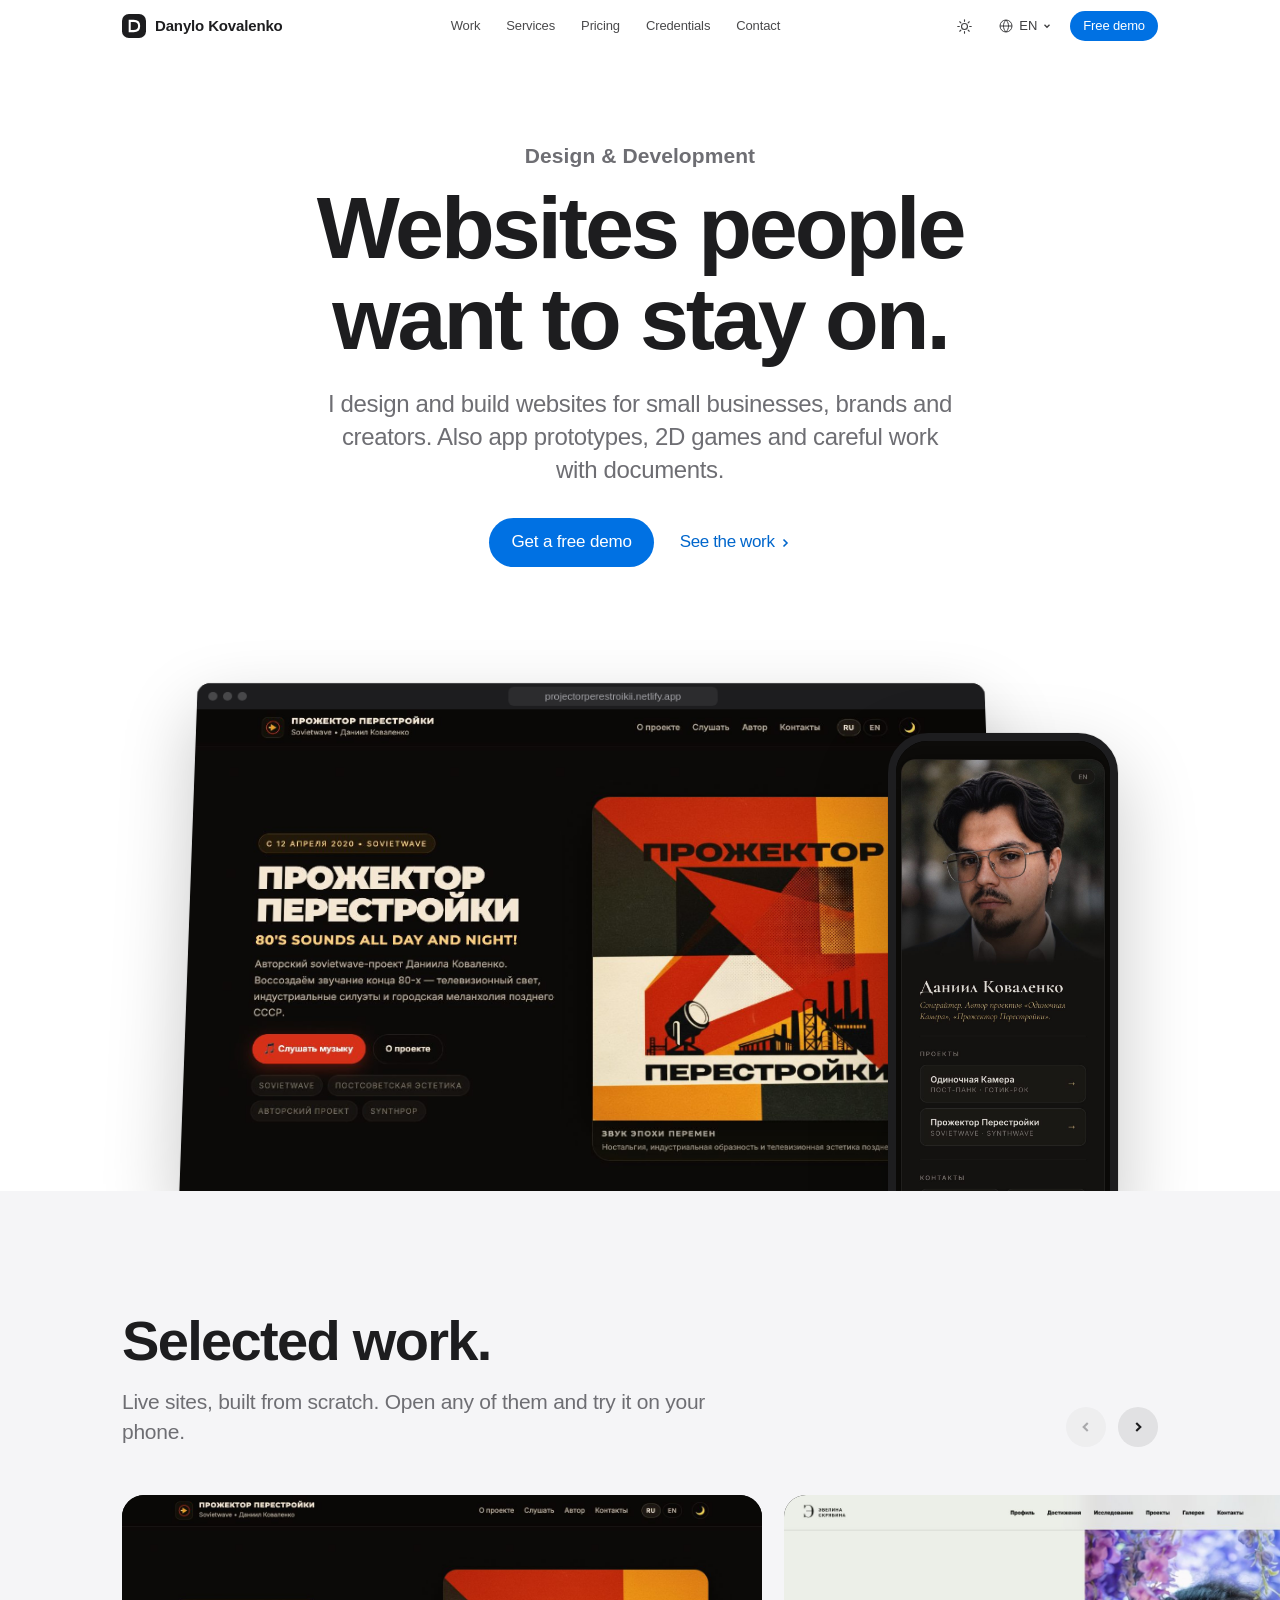
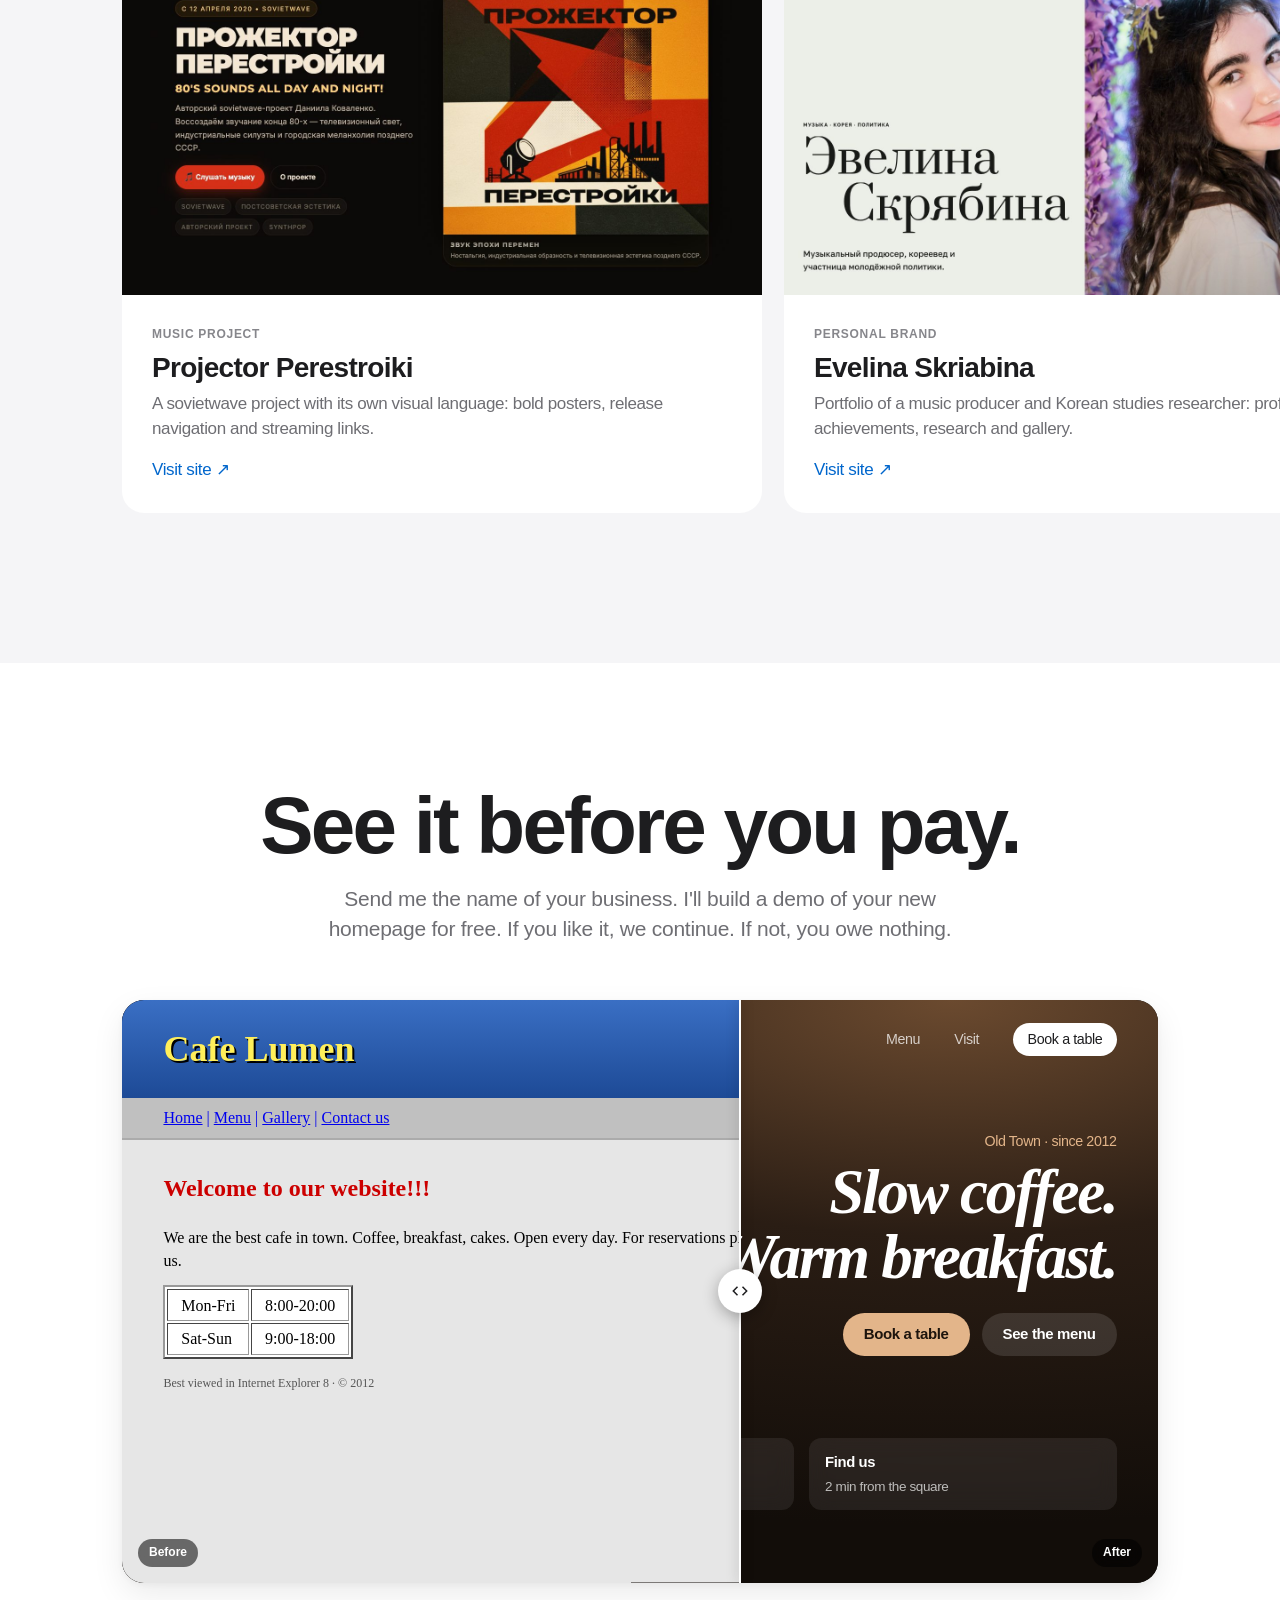
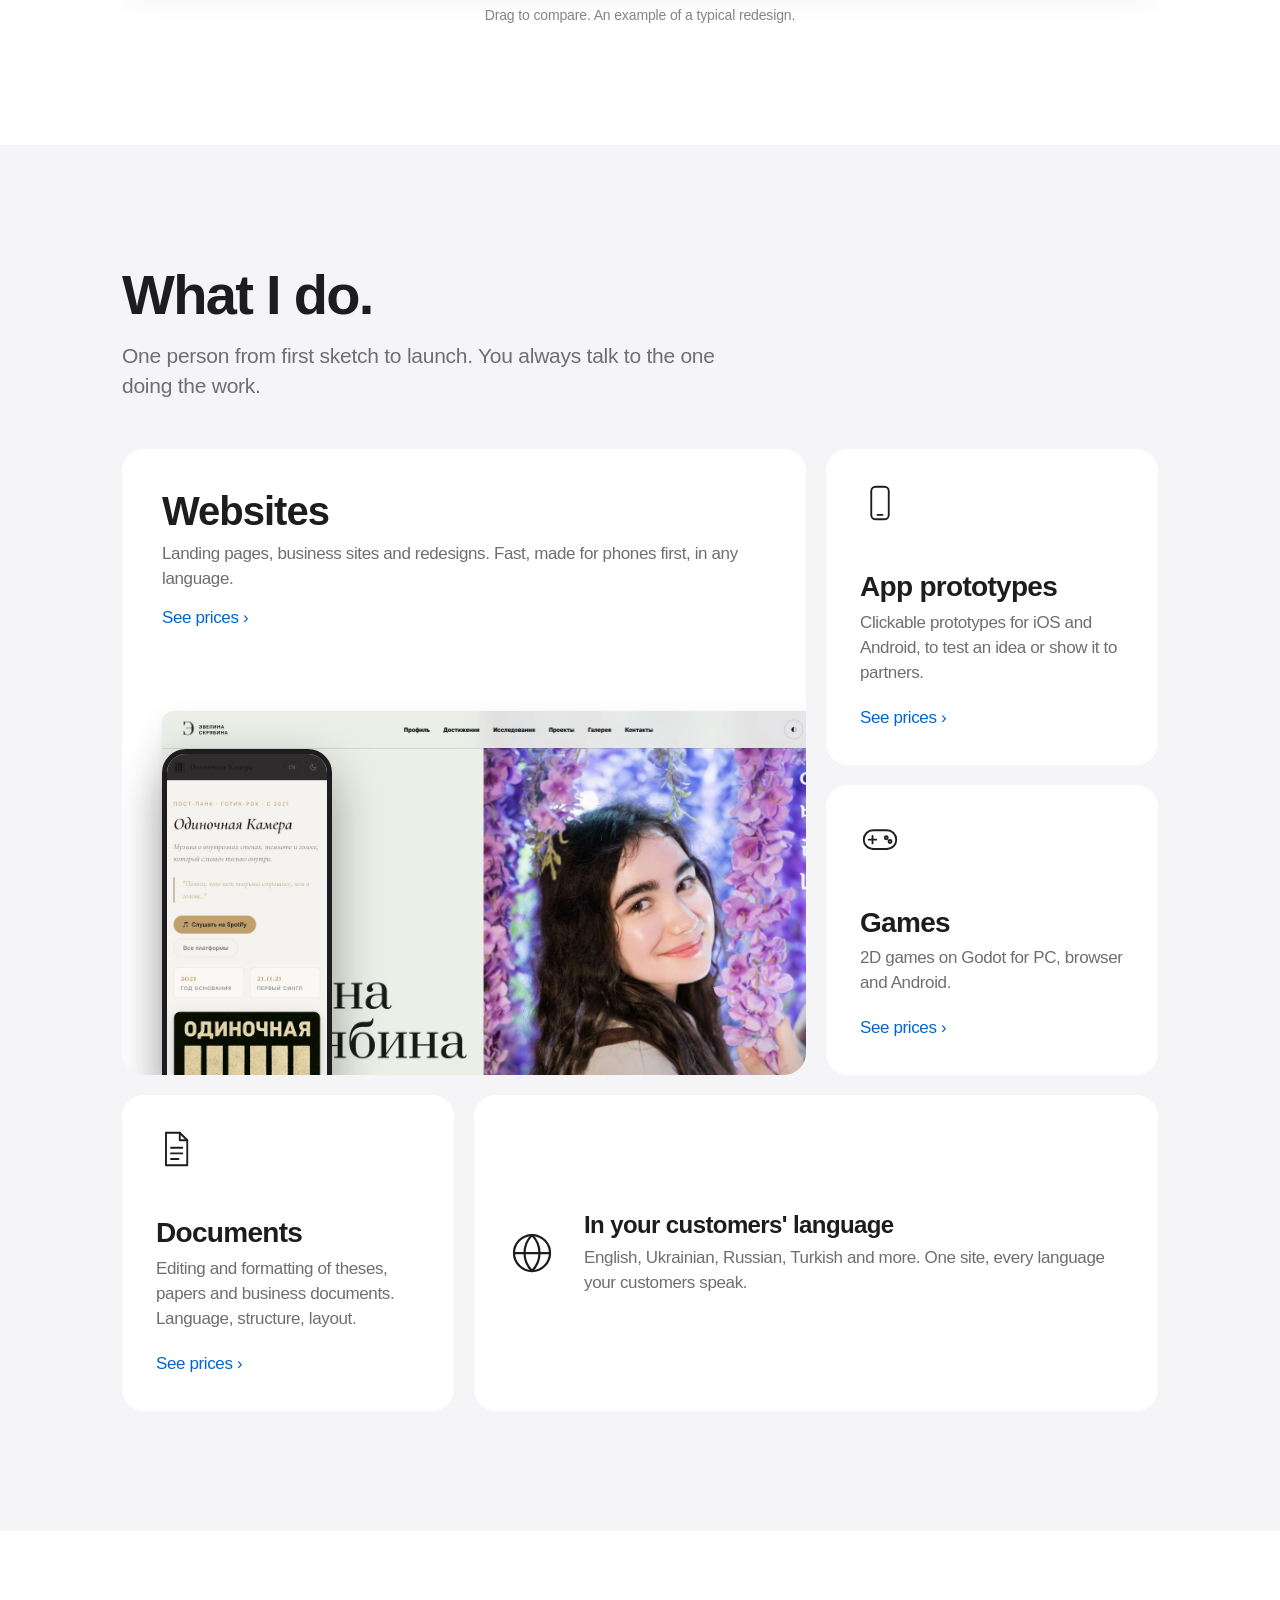
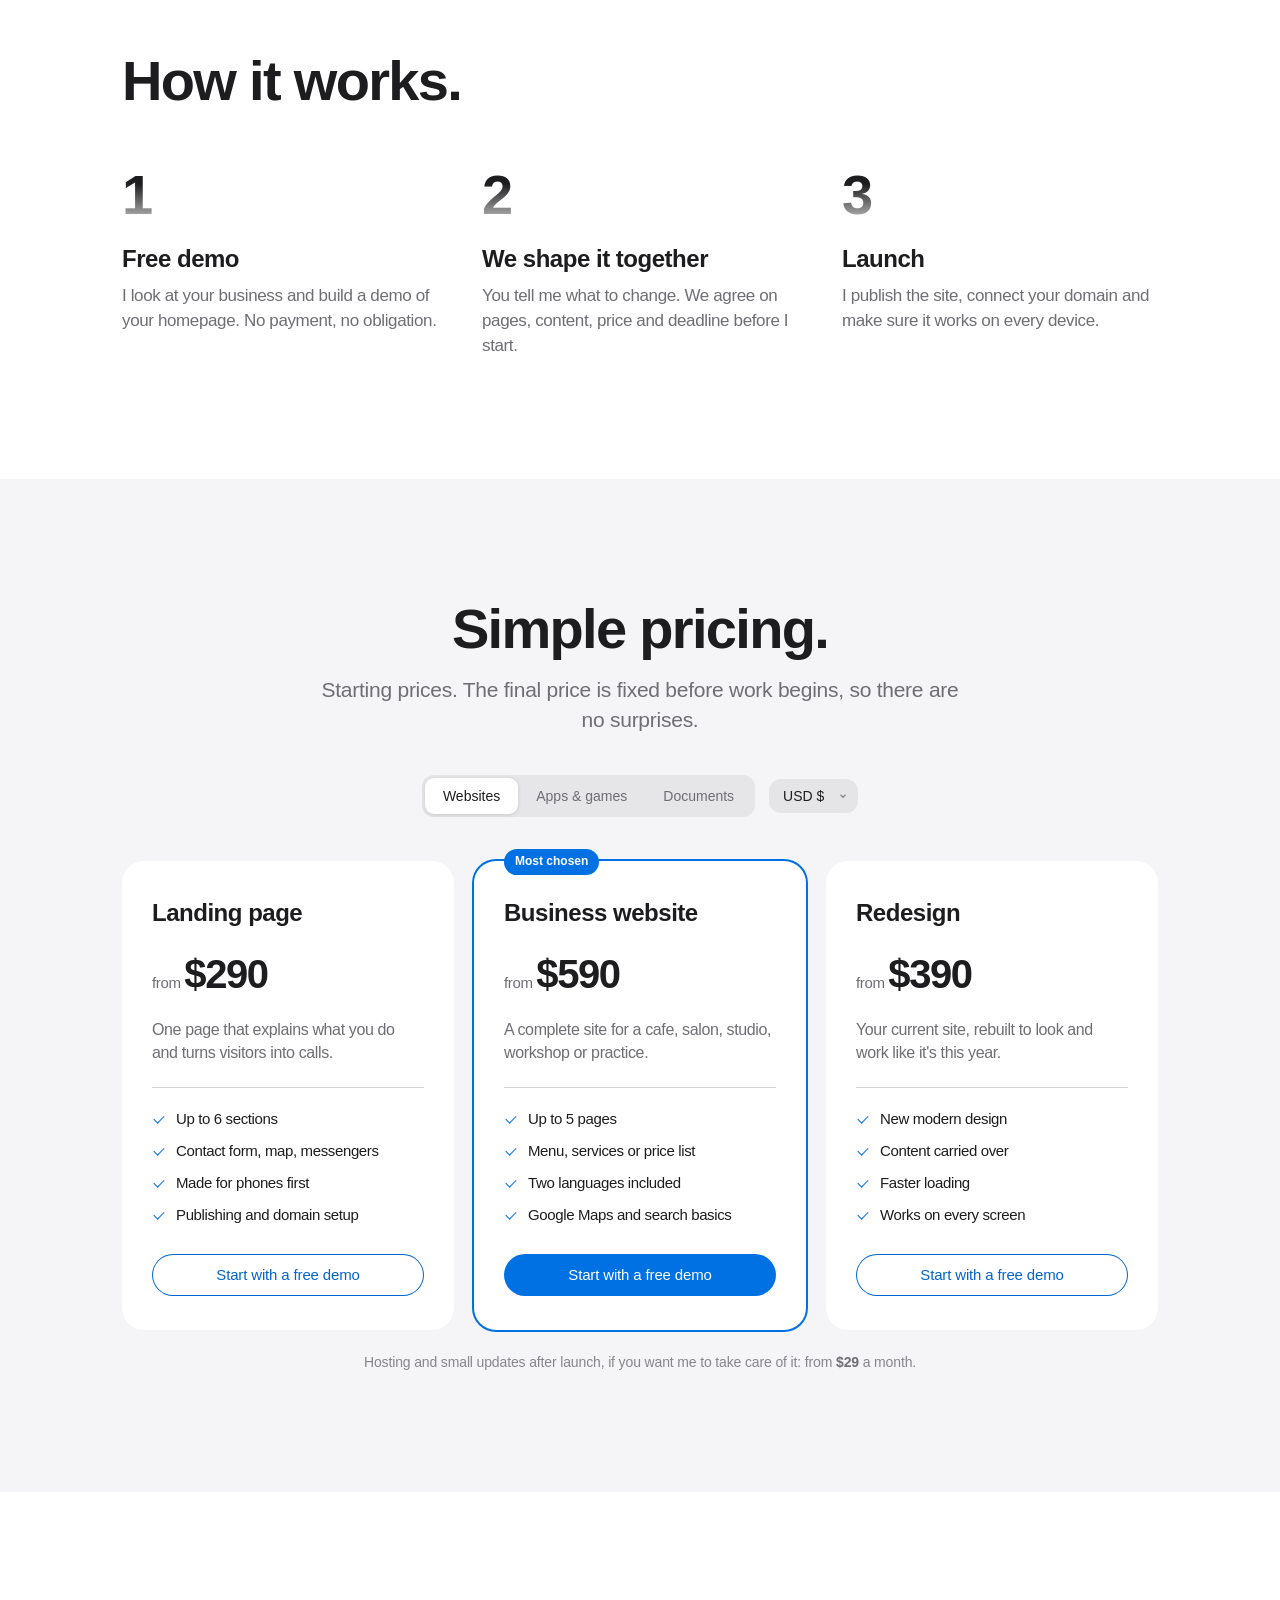
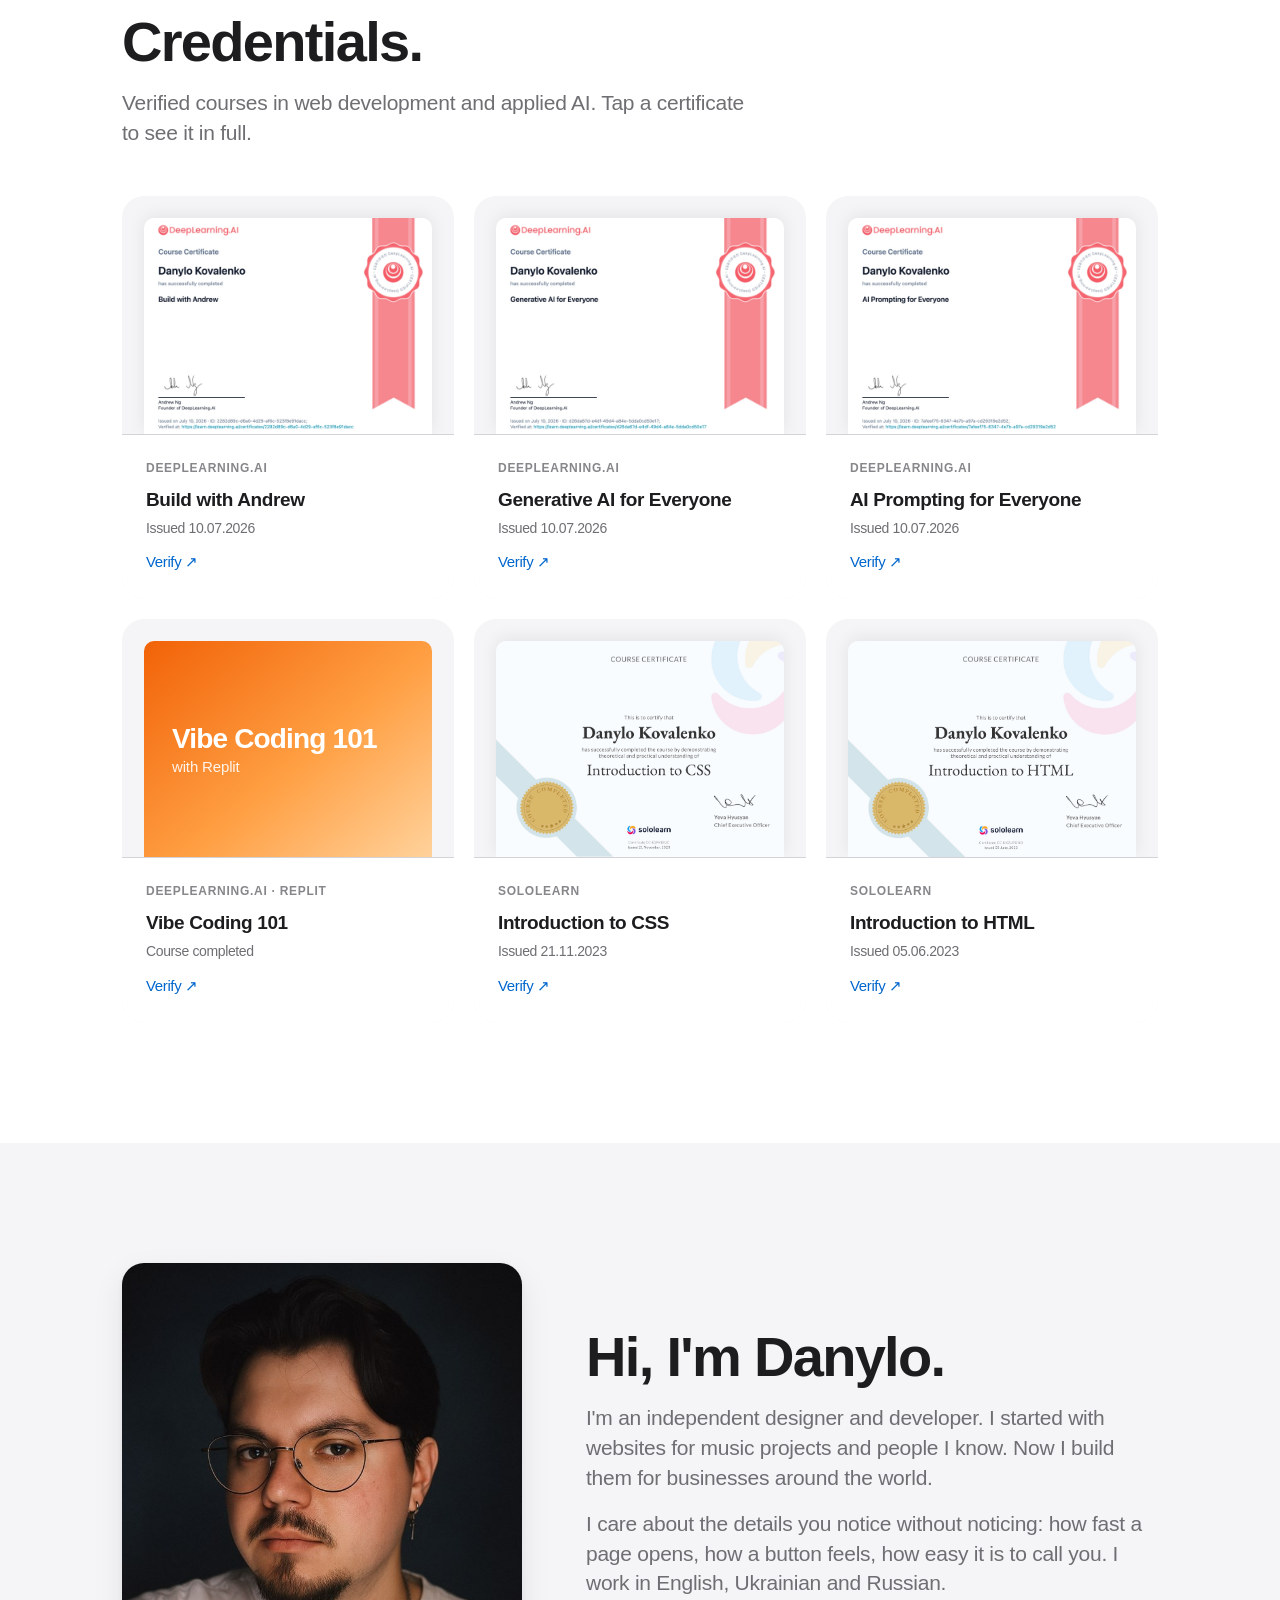
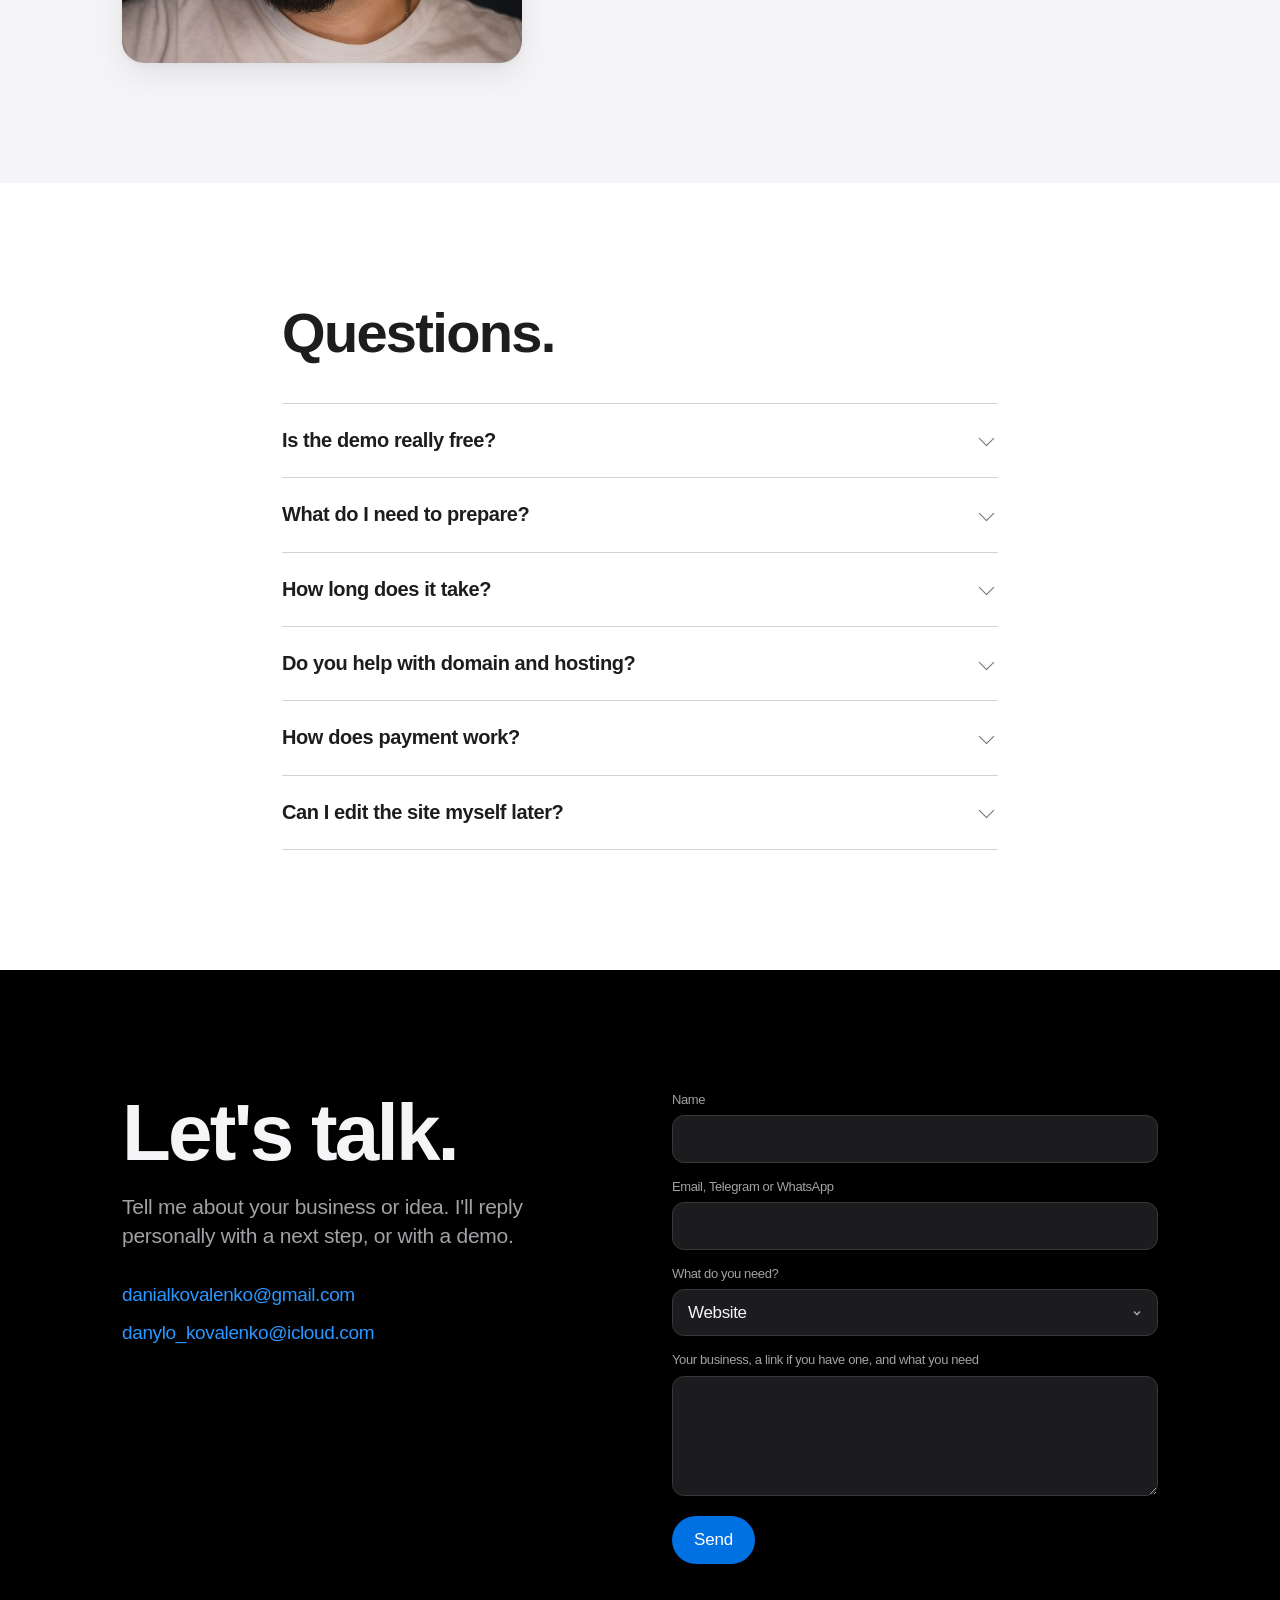
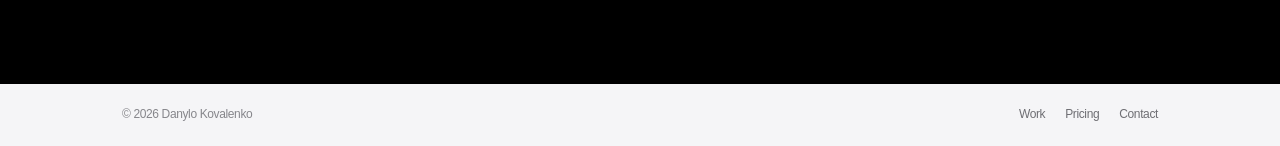
==== commit b903871f: "Fix site URL: danylokovalenko-rgb -> danylo-kovalenko (canonical, hreflang, og, sitemap, robots)" ====
--- a/index.html
+++ b/index.html
@@ -9,17 +9,17 @@
 <meta name="theme-color" content="#000000" media="(prefers-color-scheme: dark)">
 <meta property="og:title" content="Danylo Kovalenko · Design & Development">
 <meta property="og:description" content="Websites, apps, games and documents. See a free demo of your new website before you pay.">
-<meta property="og:image" content="https://danylokovalenko-rgb.github.io/img/work/projector-desktop.jpg">
+<meta property="og:image" content="https://danylo-kovalenko.github.io/img/work/projector-desktop.jpg">
 <meta property="og:type" content="website">
 <link rel="icon" href="img/favicon.svg" type="image/svg+xml">
-<link rel="canonical" href="https://danylokovalenko-rgb.github.io/">
-<link rel="alternate" hreflang="en" href="https://danylokovalenko-rgb.github.io/?lang=en">
-<link rel="alternate" hreflang="uk" href="https://danylokovalenko-rgb.github.io/?lang=uk">
-<link rel="alternate" hreflang="ru" href="https://danylokovalenko-rgb.github.io/?lang=ru">
-<link rel="alternate" hreflang="tr" href="https://danylokovalenko-rgb.github.io/?lang=tr">
-<link rel="alternate" hreflang="x-default" href="https://danylokovalenko-rgb.github.io/">
-<meta property="og:url" content="https://danylokovalenko-rgb.github.io/">
-<script type="application/ld+json">{"@context": "https://schema.org", "@type": "ProfessionalService", "name": "Danylo Kovalenko · Design & Development", "url": "https://danylokovalenko-rgb.github.io/", "image": "https://danylokovalenko-rgb.github.io/img/danylo-kovalenko.jpg", "email": "danialkovalenko@gmail.com", "founder": {"@type": "Person", "name": "Danylo Kovalenko"}, "description": "Websites and landing pages for small businesses, app prototypes, 2D games and document editing. Free homepage demo before you pay.", "areaServed": "Worldwide", "availableLanguage": ["English", "Ukrainian", "Russian", "Turkish"], "makesOffer": [{"@type": "Offer", "name": "Landing page", "price": "290", "priceCurrency": "USD"}, {"@type": "Offer", "name": "Business website", "price": "590", "priceCurrency": "USD"}, {"@type": "Offer", "name": "Website redesign", "price": "390", "priceCurrency": "USD"}]}</script>
+<link rel="canonical" href="https://danylo-kovalenko.github.io/">
+<link rel="alternate" hreflang="en" href="https://danylo-kovalenko.github.io/?lang=en">
+<link rel="alternate" hreflang="uk" href="https://danylo-kovalenko.github.io/?lang=uk">
+<link rel="alternate" hreflang="ru" href="https://danylo-kovalenko.github.io/?lang=ru">
+<link rel="alternate" hreflang="tr" href="https://danylo-kovalenko.github.io/?lang=tr">
+<link rel="alternate" hreflang="x-default" href="https://danylo-kovalenko.github.io/">
+<meta property="og:url" content="https://danylo-kovalenko.github.io/">
+<script type="application/ld+json">{"@context": "https://schema.org", "@type": "ProfessionalService", "name": "Danylo Kovalenko · Design & Development", "url": "https://danylo-kovalenko.github.io/", "image": "https://danylo-kovalenko.github.io/img/danylo-kovalenko.jpg", "email": "danialkovalenko@gmail.com", "founder": {"@type": "Person", "name": "Danylo Kovalenko"}, "description": "Websites and landing pages for small businesses, app prototypes, 2D games and document editing. Free homepage demo before you pay.", "areaServed": "Worldwide", "availableLanguage": ["English", "Ukrainian", "Russian", "Turkish"], "makesOffer": [{"@type": "Offer", "name": "Landing page", "price": "290", "priceCurrency": "USD"}, {"@type": "Offer", "name": "Business website", "price": "590", "priceCurrency": "USD"}, {"@type": "Offer", "name": "Website redesign", "price": "390", "priceCurrency": "USD"}]}</script>
 <link rel="stylesheet" href="styles.css">
 <script>document.documentElement.classList.add('js');try{var th=localStorage.getItem('theme');if(th==='light'||th==='dark')document.documentElement.dataset.theme=th}catch(e){}</script>
 </head>
